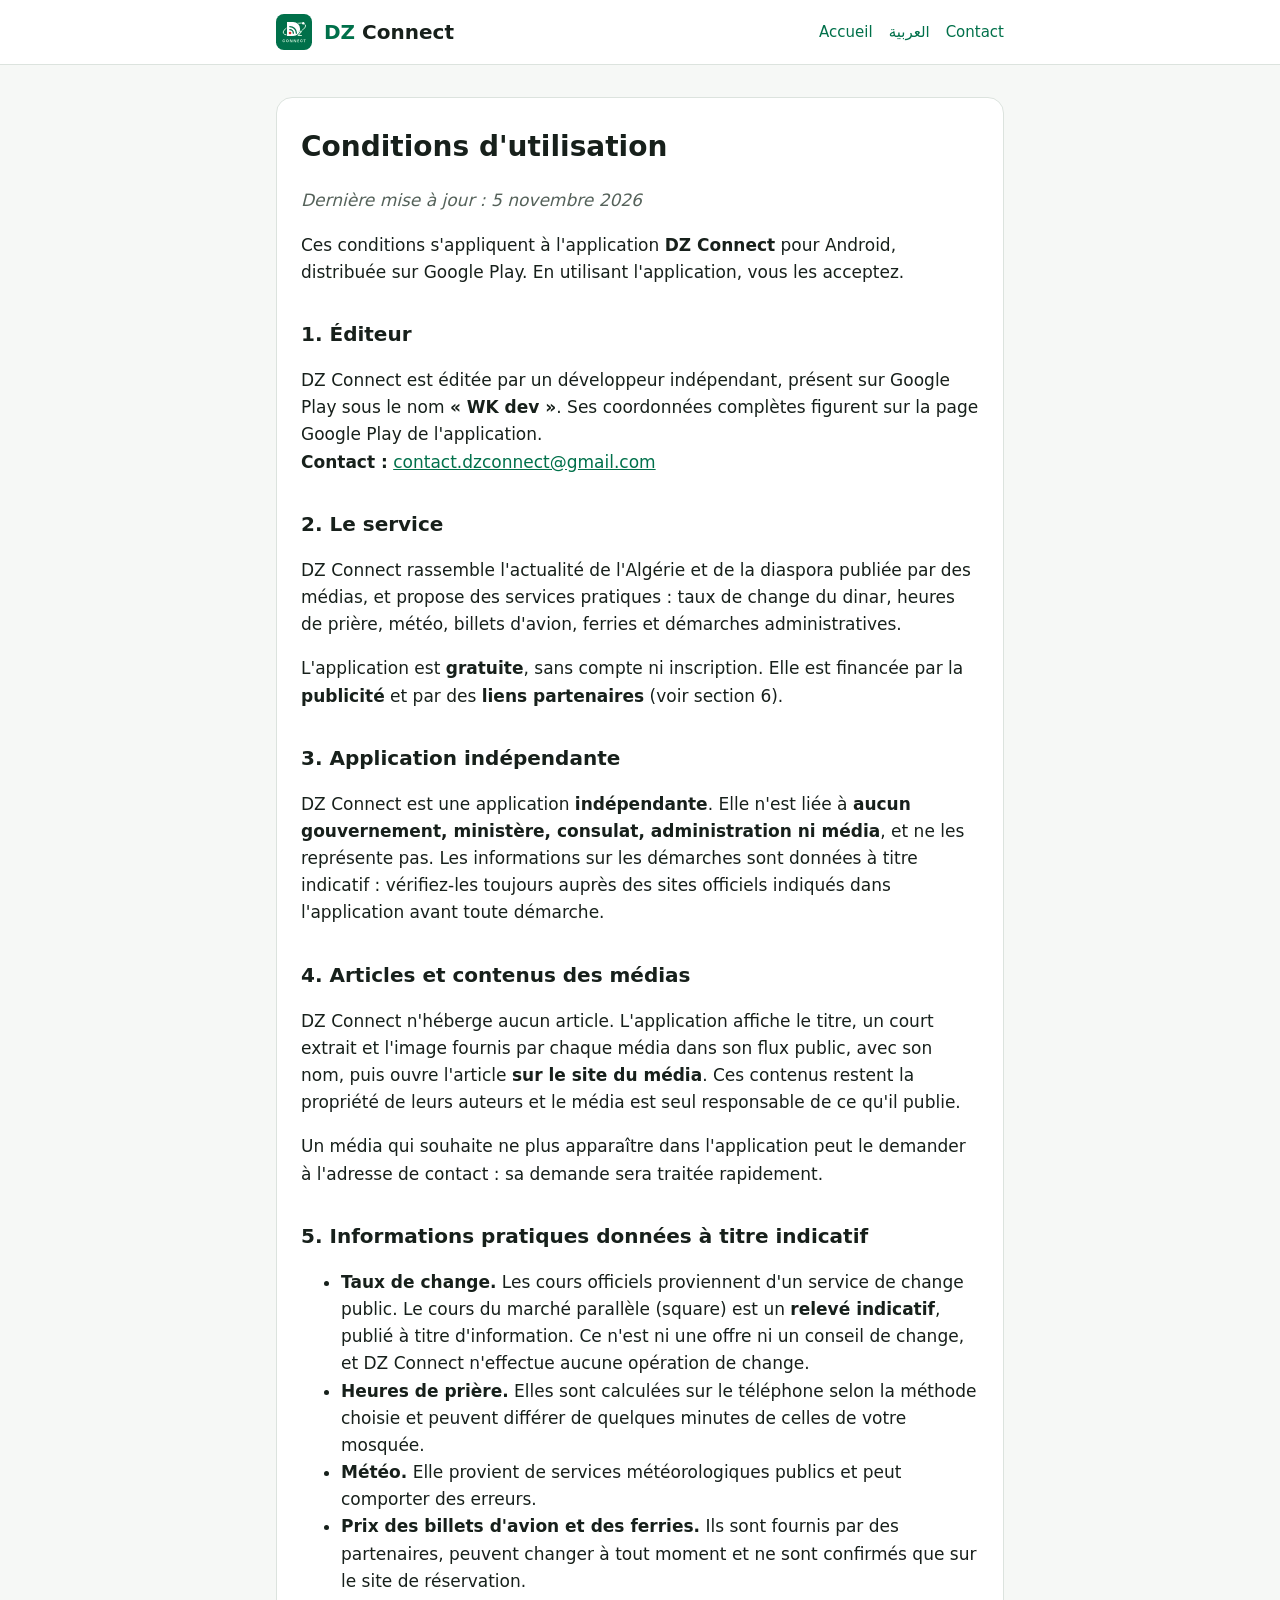
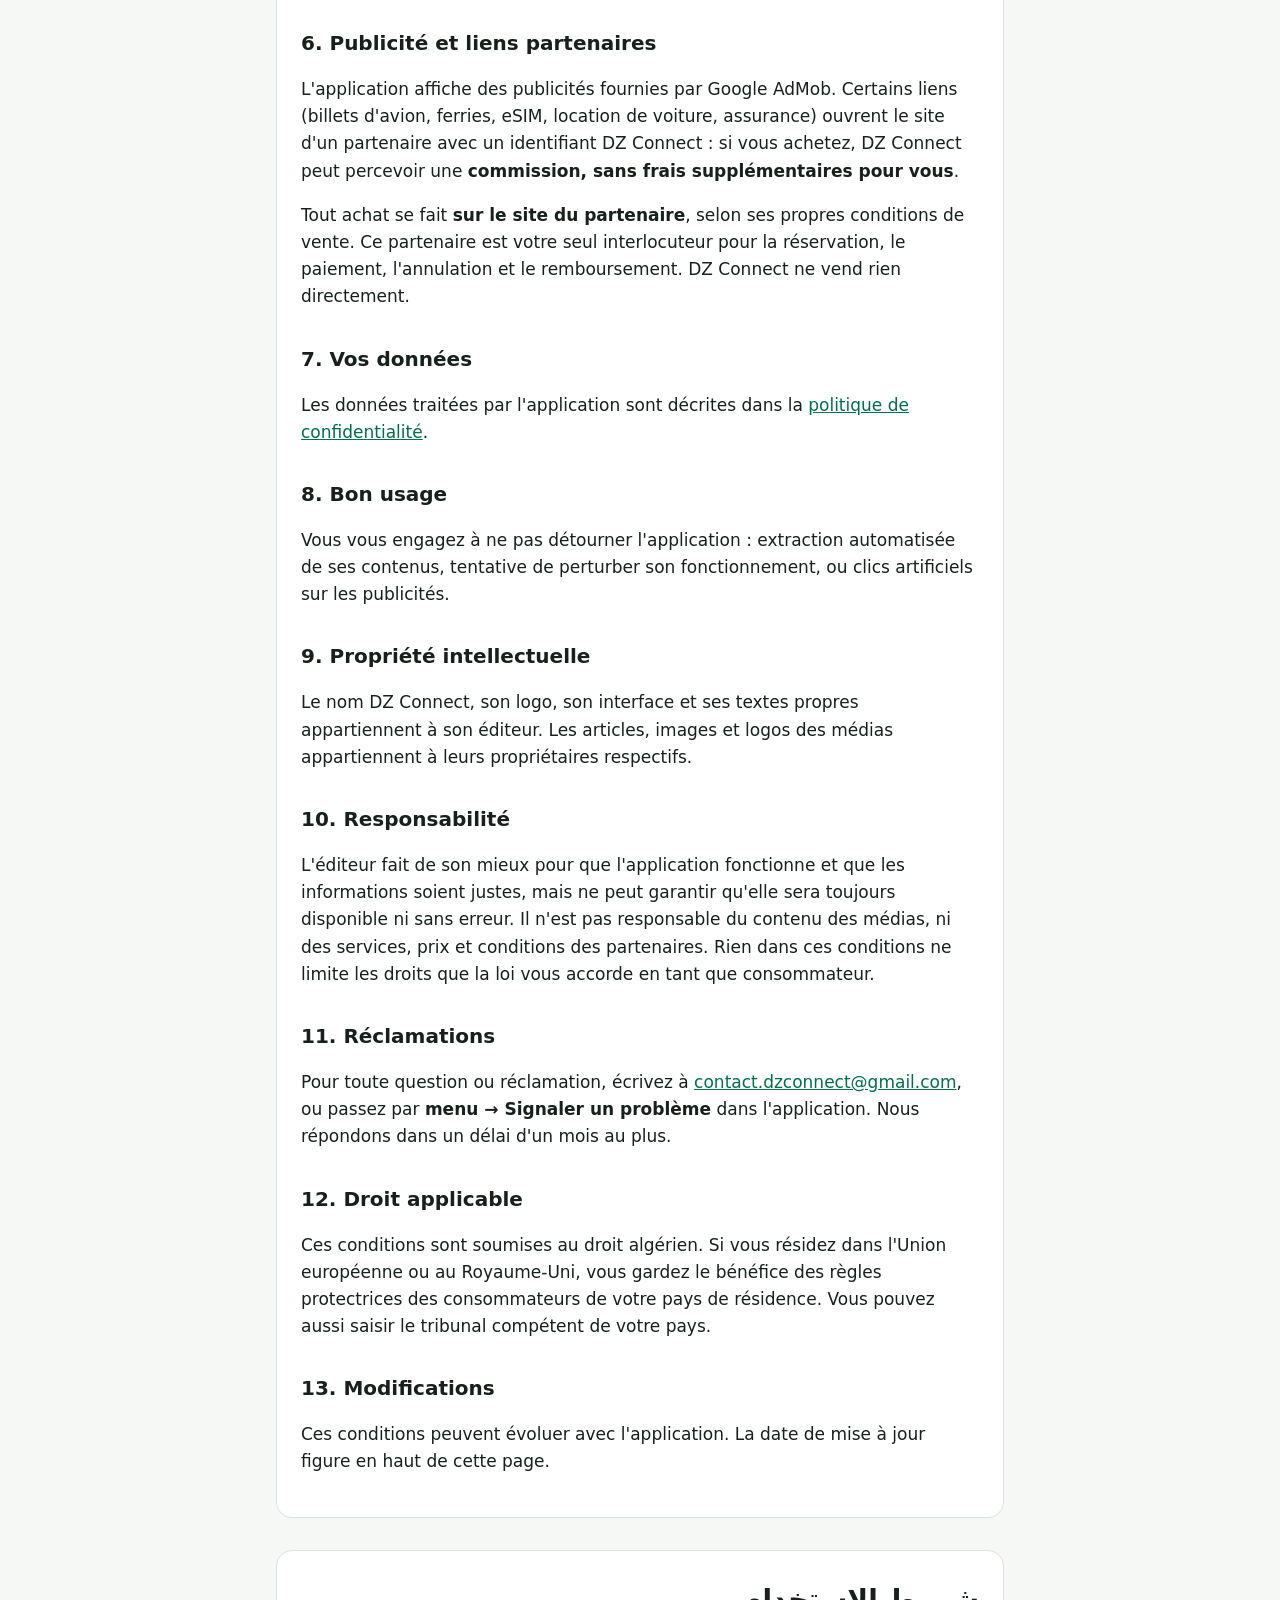
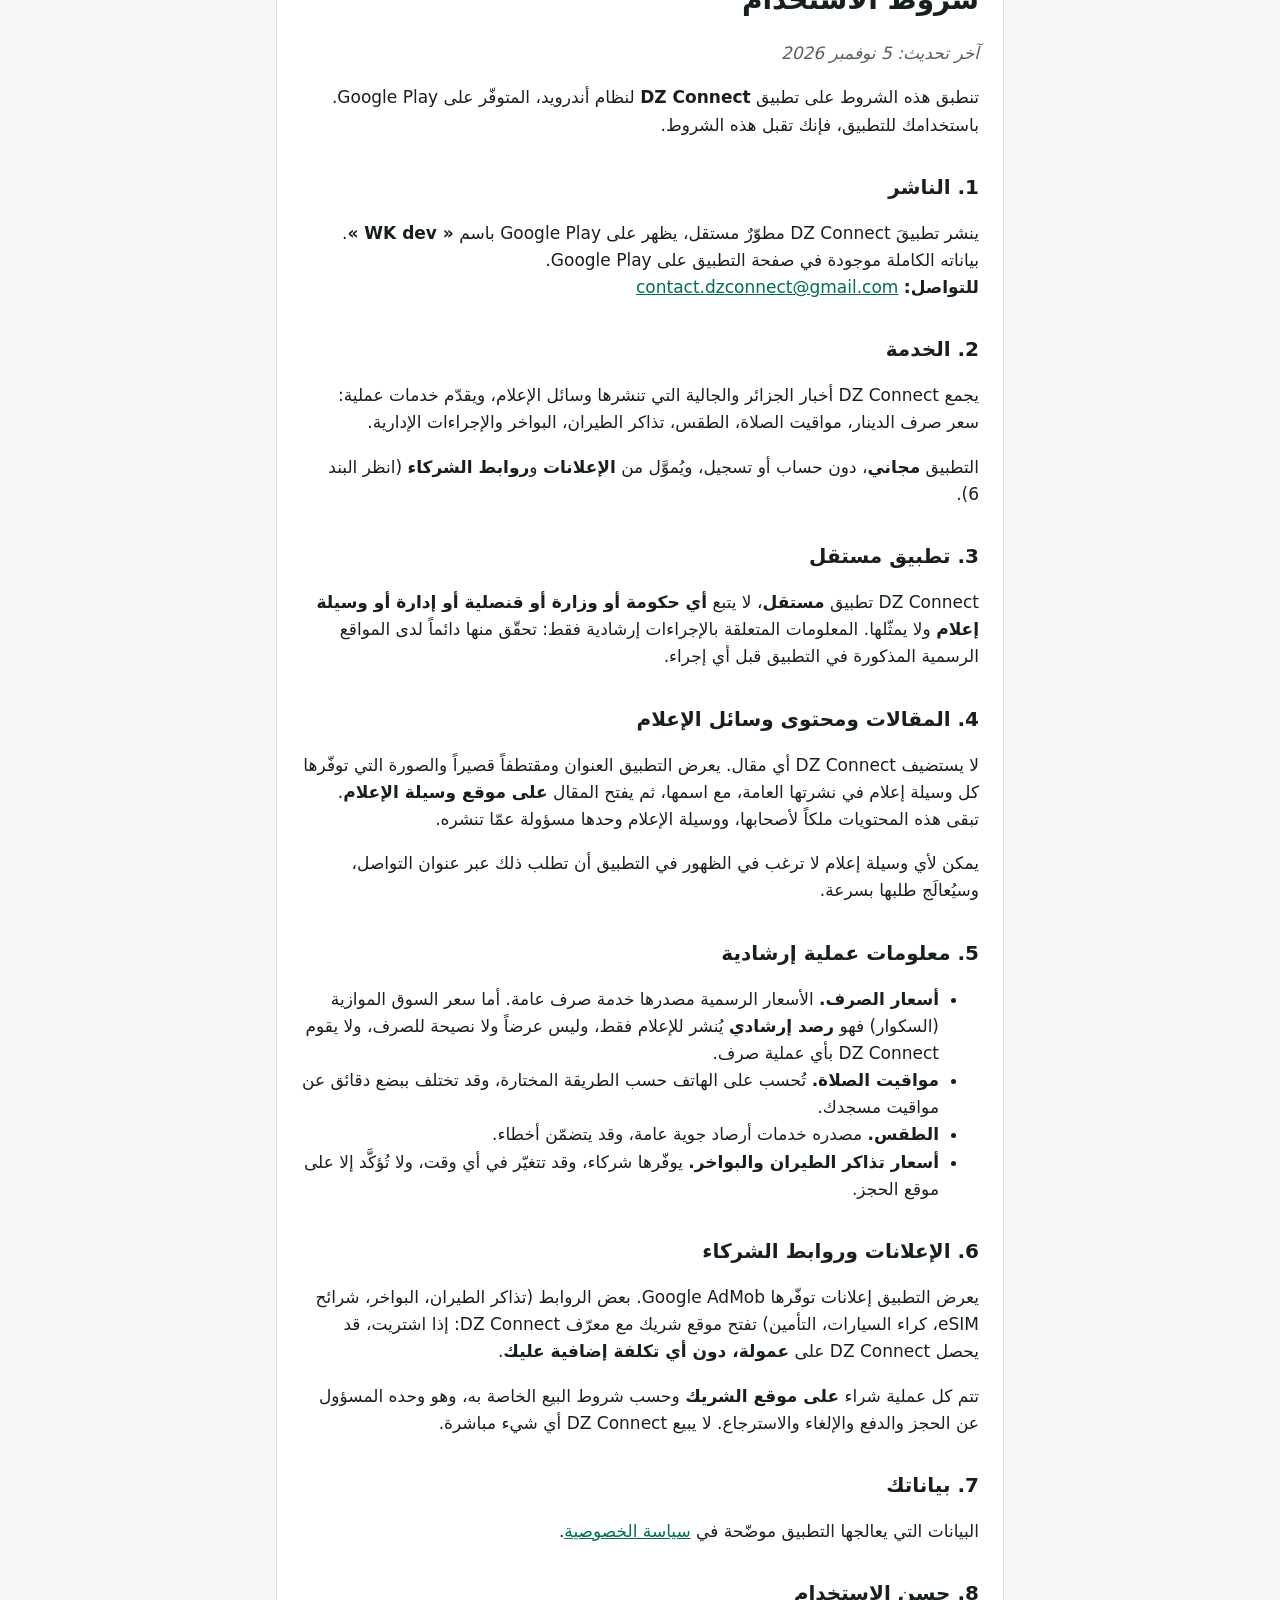
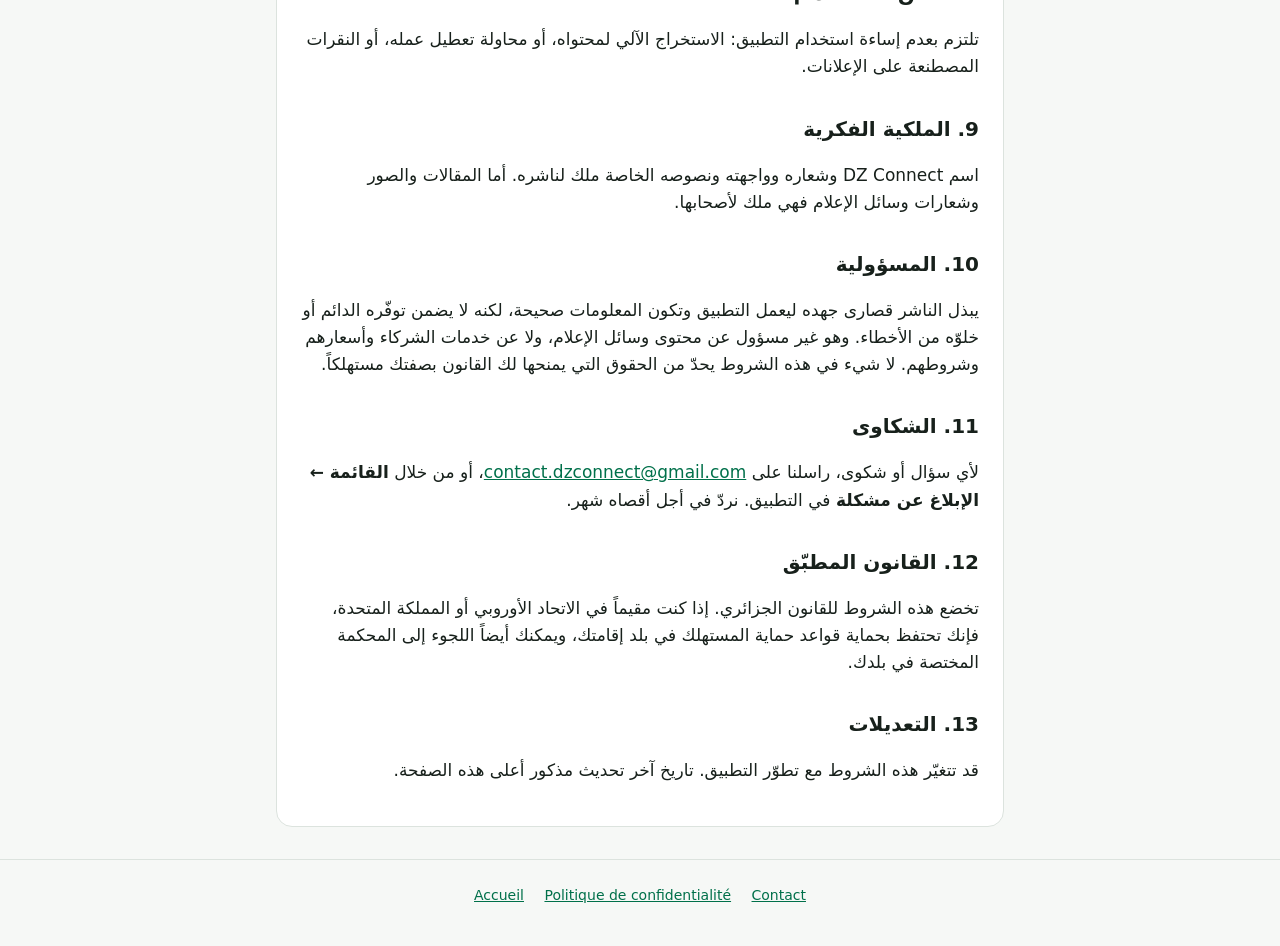
==== conditions.html @ fc37d83b "Add files via upload" ====
<!doctype html>
<html lang="fr">
<head>
  <meta charset="utf-8">
  <meta name="viewport" content="width=device-width, initial-scale=1">
  <title>Conditions d'utilisation DZ Connect</title>
  <meta name="description" content="Conditions d'utilisation de l'application DZ Connect.">
  <link rel="icon" href="icone.svg" type="image/svg+xml">
  <link rel="stylesheet" href="style.css">
</head>
<body>
  <header>
    <div class="wrap">
      <img src="icone.svg" alt="">
      <a class="name" href="./"><span>DZ</span> Connect</a>
      <nav>
        <a href="./">Accueil</a>
        <a href="#ar" lang="ar">العربية</a>
        <a href="./#contact">Contact</a>
      </nav>
    </div>
  </header>

  <main class="wrap">
    <article>
      <h1>Conditions d'utilisation</h1>
      <p class="updated">Dernière mise à jour : 5 novembre 2026</p>

      <p>Ces conditions s'appliquent à l'application <strong>DZ Connect</strong> pour Android, distribuée sur Google Play. En utilisant l'application, vous les acceptez.</p>

      <h2>1. Éditeur</h2>
      <p>DZ Connect est éditée par un développeur indépendant, présent sur Google Play sous le nom <strong>« WK dev »</strong>. Ses coordonnées complètes figurent sur la page Google Play de l'application.<br>
      <strong>Contact :</strong> <a href="mailto:contact.dzconnect@gmail.com">contact.dzconnect@gmail.com</a></p>

      <h2>2. Le service</h2>
      <p>DZ Connect rassemble l'actualité de l'Algérie et de la diaspora publiée par des médias, et propose des services pratiques : taux de change du dinar, heures de prière, météo, billets d'avion, ferries et démarches administratives.</p>
      <p>L'application est <strong>gratuite</strong>, sans compte ni inscription. Elle est financée par la <strong>publicité</strong> et par des <strong>liens partenaires</strong> (voir section 6).</p>

      <h2>3. Application indépendante</h2>
      <p>DZ Connect est une application <strong>indépendante</strong>. Elle n'est liée à <strong>aucun gouvernement, ministère, consulat, administration ni média</strong>, et ne les représente pas. Les informations sur les démarches sont données à titre indicatif : vérifiez-les toujours auprès des sites officiels indiqués dans l'application avant toute démarche.</p>

      <h2>4. Articles et contenus des médias</h2>
      <p>DZ Connect n'héberge aucun article. L'application affiche le titre, un court extrait et l'image fournis par chaque média dans son flux public, avec son nom, puis ouvre l'article <strong>sur le site du média</strong>. Ces contenus restent la propriété de leurs auteurs et le média est seul responsable de ce qu'il publie.</p>
      <p>Un média qui souhaite ne plus apparaître dans l'application peut le demander à l'adresse de contact : sa demande sera traitée rapidement.</p>

      <h2>5. Informations pratiques données à titre indicatif</h2>
      <ul>
        <li><strong>Taux de change.</strong> Les cours officiels proviennent d'un service de change public. Le cours du marché parallèle (square) est un <strong>relevé indicatif</strong>, publié à titre d'information. Ce n'est ni une offre ni un conseil de change, et DZ Connect n'effectue aucune opération de change.</li>
        <li><strong>Heures de prière.</strong> Elles sont calculées sur le téléphone selon la méthode choisie et peuvent différer de quelques minutes de celles de votre mosquée.</li>
        <li><strong>Météo.</strong> Elle provient de services météorologiques publics et peut comporter des erreurs.</li>
        <li><strong>Prix des billets d'avion et des ferries.</strong> Ils sont fournis par des partenaires, peuvent changer à tout moment et ne sont confirmés que sur le site de réservation.</li>
      </ul>

      <h2>6. Publicité et liens partenaires</h2>
      <p>L'application affiche des publicités fournies par Google AdMob. Certains liens (billets d'avion, ferries, eSIM, location de voiture, assurance) ouvrent le site d'un partenaire avec un identifiant DZ Connect : si vous achetez, DZ Connect peut percevoir une <strong>commission, sans frais supplémentaires pour vous</strong>.</p>
      <p>Tout achat se fait <strong>sur le site du partenaire</strong>, selon ses propres conditions de vente. Ce partenaire est votre seul interlocuteur pour la réservation, le paiement, l'annulation et le remboursement. DZ Connect ne vend rien directement.</p>

      <h2>7. Vos données</h2>
      <p>Les données traitées par l'application sont décrites dans la <a href="confidentialite.html">politique de confidentialité</a>.</p>

      <h2>8. Bon usage</h2>
      <p>Vous vous engagez à ne pas détourner l'application : extraction automatisée de ses contenus, tentative de perturber son fonctionnement, ou clics artificiels sur les publicités.</p>

      <h2>9. Propriété intellectuelle</h2>
      <p>Le nom DZ Connect, son logo, son interface et ses textes propres appartiennent à son éditeur. Les articles, images et logos des médias appartiennent à leurs propriétaires respectifs.</p>

      <h2>10. Responsabilité</h2>
      <p>L'éditeur fait de son mieux pour que l'application fonctionne et que les informations soient justes, mais ne peut garantir qu'elle sera toujours disponible ni sans erreur. Il n'est pas responsable du contenu des médias, ni des services, prix et conditions des partenaires. Rien dans ces conditions ne limite les droits que la loi vous accorde en tant que consommateur.</p>

      <h2>11. Réclamations</h2>
      <p>Pour toute question ou réclamation, écrivez à <a href="mailto:contact.dzconnect@gmail.com">contact.dzconnect@gmail.com</a>, ou passez par <strong>menu → Signaler un problème</strong> dans l'application. Nous répondons dans un délai d'un mois au plus.</p>

      <h2>12. Droit applicable</h2>
      <p>Ces conditions sont soumises au droit algérien. Si vous résidez dans l'Union européenne ou au Royaume-Uni, vous gardez le bénéfice des règles protectrices des consommateurs de votre pays de résidence. Vous pouvez aussi saisir le tribunal compétent de votre pays.</p>

      <h2>13. Modifications</h2>
      <p>Ces conditions peuvent évoluer avec l'application. La date de mise à jour figure en haut de cette page.</p>
    </article>

    <article id="ar" lang="ar" dir="rtl">
      <h1>شروط الاستخدام</h1>
      <p class="updated">آخر تحديث: 5 نوفمبر 2026</p>

      <p>تنطبق هذه الشروط على تطبيق <strong>DZ Connect</strong> لنظام أندرويد، المتوفّر على Google Play. باستخدامك للتطبيق، فإنك تقبل هذه الشروط.</p>

      <h2>1. الناشر</h2>
      <p>ينشر تطبيقَ DZ Connect مطوّرٌ مستقل، يظهر على Google Play باسم <strong>« WK dev »</strong>. بياناته الكاملة موجودة في صفحة التطبيق على Google Play.<br>
      <strong>للتواصل:</strong> <a href="mailto:contact.dzconnect@gmail.com">contact.dzconnect@gmail.com</a></p>

      <h2>2. الخدمة</h2>
      <p>يجمع DZ Connect أخبار الجزائر والجالية التي تنشرها وسائل الإعلام، ويقدّم خدمات عملية: سعر صرف الدينار، مواقيت الصلاة، الطقس، تذاكر الطيران، البواخر والإجراءات الإدارية.</p>
      <p>التطبيق <strong>مجاني</strong>، دون حساب أو تسجيل، ويُموَّل من <strong>الإعلانات</strong> و<strong>روابط الشركاء</strong> (انظر البند 6).</p>

      <h2>3. تطبيق مستقل</h2>
      <p>DZ Connect تطبيق <strong>مستقل</strong>، لا يتبع <strong>أي حكومة أو وزارة أو قنصلية أو إدارة أو وسيلة إعلام</strong> ولا يمثّلها. المعلومات المتعلقة بالإجراءات إرشادية فقط: تحقّق منها دائماً لدى المواقع الرسمية المذكورة في التطبيق قبل أي إجراء.</p>

      <h2>4. المقالات ومحتوى وسائل الإعلام</h2>
      <p>لا يستضيف DZ Connect أي مقال. يعرض التطبيق العنوان ومقتطفاً قصيراً والصورة التي توفّرها كل وسيلة إعلام في نشرتها العامة، مع اسمها، ثم يفتح المقال <strong>على موقع وسيلة الإعلام</strong>. تبقى هذه المحتويات ملكاً لأصحابها، ووسيلة الإعلام وحدها مسؤولة عمّا تنشره.</p>
      <p>يمكن لأي وسيلة إعلام لا ترغب في الظهور في التطبيق أن تطلب ذلك عبر عنوان التواصل، وسيُعالَج طلبها بسرعة.</p>

      <h2>5. معلومات عملية إرشادية</h2>
      <ul>
        <li><strong>أسعار الصرف.</strong> الأسعار الرسمية مصدرها خدمة صرف عامة. أما سعر السوق الموازية (السكوار) فهو <strong>رصد إرشادي</strong> يُنشر للإعلام فقط، وليس عرضاً ولا نصيحة للصرف، ولا يقوم DZ Connect بأي عملية صرف.</li>
        <li><strong>مواقيت الصلاة.</strong> تُحسب على الهاتف حسب الطريقة المختارة، وقد تختلف ببضع دقائق عن مواقيت مسجدك.</li>
        <li><strong>الطقس.</strong> مصدره خدمات أرصاد جوية عامة، وقد يتضمّن أخطاء.</li>
        <li><strong>أسعار تذاكر الطيران والبواخر.</strong> يوفّرها شركاء، وقد تتغيّر في أي وقت، ولا تُؤكَّد إلا على موقع الحجز.</li>
      </ul>

      <h2>6. الإعلانات وروابط الشركاء</h2>
      <p>يعرض التطبيق إعلانات توفّرها Google AdMob. بعض الروابط (تذاكر الطيران، البواخر، شرائح eSIM، كراء السيارات، التأمين) تفتح موقع شريك مع معرّف DZ Connect: إذا اشتريت، قد يحصل DZ Connect على <strong>عمولة، دون أي تكلفة إضافية عليك</strong>.</p>
      <p>تتم كل عملية شراء <strong>على موقع الشريك</strong> وحسب شروط البيع الخاصة به، وهو وحده المسؤول عن الحجز والدفع والإلغاء والاسترجاع. لا يبيع DZ Connect أي شيء مباشرة.</p>

      <h2>7. بياناتك</h2>
      <p>البيانات التي يعالجها التطبيق موضّحة في <a href="confidentialite.html">سياسة الخصوصية</a>.</p>

      <h2>8. حسن الاستخدام</h2>
      <p>تلتزم بعدم إساءة استخدام التطبيق: الاستخراج الآلي لمحتواه، أو محاولة تعطيل عمله، أو النقرات المصطنعة على الإعلانات.</p>

      <h2>9. الملكية الفكرية</h2>
      <p>اسم DZ Connect وشعاره وواجهته ونصوصه الخاصة ملك لناشره. أما المقالات والصور وشعارات وسائل الإعلام فهي ملك لأصحابها.</p>

      <h2>10. المسؤولية</h2>
      <p>يبذل الناشر قصارى جهده ليعمل التطبيق وتكون المعلومات صحيحة، لكنه لا يضمن توفّره الدائم أو خلوّه من الأخطاء. وهو غير مسؤول عن محتوى وسائل الإعلام، ولا عن خدمات الشركاء وأسعارهم وشروطهم. لا شيء في هذه الشروط يحدّ من الحقوق التي يمنحها لك القانون بصفتك مستهلكاً.</p>

      <h2>11. الشكاوى</h2>
      <p>لأي سؤال أو شكوى، راسلنا على <a href="mailto:contact.dzconnect@gmail.com">contact.dzconnect@gmail.com</a>، أو من خلال <strong>القائمة ← الإبلاغ عن مشكلة</strong> في التطبيق. نردّ في أجل أقصاه شهر.</p>

      <h2>12. القانون المطبّق</h2>
      <p>تخضع هذه الشروط للقانون الجزائري. إذا كنت مقيماً في الاتحاد الأوروبي أو المملكة المتحدة، فإنك تحتفظ بحماية قواعد حماية المستهلك في بلد إقامتك، ويمكنك أيضاً اللجوء إلى المحكمة المختصة في بلدك.</p>

      <h2>13. التعديلات</h2>
      <p>قد تتغيّر هذه الشروط مع تطوّر التطبيق. تاريخ آخر تحديث مذكور أعلى هذه الصفحة.</p>
    </article>
  </main>

  <footer>
    <div class="wrap">
      <a href="./">Accueil</a>
      <a href="confidentialite.html">Politique de confidentialité</a>
      <a href="./#contact">Contact</a>
    </div>
  </footer>
</body>
</html>
---- style.css ----
/* Couleurs de l'application (DzTheme.kt) : vert algérien, fond clair, mode sombre automatique. */
:root {
  --green: #00704A;
  --mint: #CDEFD9;
  --bg: #F6F8F6;
  --surface: #FFFFFF;
  --text: #17201B;
  --muted: #55625A;
  --border: #DCE3DE;
  --todo: #FFF3C4;
}
@media (prefers-color-scheme: dark) {
  :root {
    --green: #6FD6A4;
    --mint: #1E3A2C;
    --bg: #0F1512;
    --surface: #171D1A;
    --text: #E3EAE5;
    --muted: #A5B2AA;
    --border: #2C3631;
    --todo: #4A4220;
  }
}

* { box-sizing: border-box; }
body {
  margin: 0;
  background: var(--bg);
  color: var(--text);
  font: 17px/1.6 system-ui, -apple-system, "Segoe UI", Roboto, sans-serif;
}
a { color: var(--green); }
.wrap { max-width: 760px; margin: 0 auto; padding: 0 16px; }

header { border-bottom: 1px solid var(--border); background: var(--surface); }
header .wrap { display: flex; align-items: center; gap: 12px; height: 64px; }
header img { width: 36px; height: 36px; }
header .name { font-weight: 800; font-size: 20px; color: var(--text); text-decoration: none; }
header .name span { color: var(--green); }
header nav { margin-left: auto; display: flex; gap: 16px; font-size: 15px; }
header nav a { text-decoration: none; }

.hero { text-align: center; padding: 56px 0 40px; }
.hero img { width: 112px; height: 112px; }
.hero h1 { font-size: 34px; line-height: 1.2; margin: 20px 0 8px; }
.hero p { color: var(--muted); font-size: 19px; margin: 0 auto; max-width: 560px; }
.button {
  display: inline-block; margin-top: 28px; padding: 12px 28px; border-radius: 999px;
  background: var(--green); color: #fff; font-weight: 700; text-decoration: none;
}
@media (prefers-color-scheme: dark) { .button { color: #00391F; } }
.soon { display: block; margin-top: 8px; color: var(--muted); font-size: 14px; }

.cards { display: grid; grid-template-columns: repeat(auto-fit, minmax(200px, 1fr)); gap: 12px; margin: 8px 0 48px; }
.card { background: var(--surface); border: 1px solid var(--border); border-radius: 16px; padding: 18px; }
.card h2 { font-size: 17px; margin: 0 0 4px; }
.card p { margin: 0; color: var(--muted); font-size: 15px; }

article { background: var(--surface); border: 1px solid var(--border); border-radius: 16px; padding: 8px 24px 24px; margin: 32px 0; }
article h1 { font-size: 28px; line-height: 1.25; }
article h2 { font-size: 20px; margin-top: 32px; }
.updated { color: var(--muted); font-style: italic; }
table { width: 100%; border-collapse: collapse; font-size: 15px; display: block; overflow-x: auto; }
th, td { border: 1px solid var(--border); padding: 8px 10px; text-align: left; vertical-align: top; }
th { background: var(--mint); }
hr { border: 0; border-top: 1px solid var(--border); margin: 24px 0; }
.todo { background: var(--todo); padding: 0 4px; border-radius: 4px; }

footer { border-top: 1px solid var(--border); padding: 24px 0 40px; color: var(--muted); font-size: 14px; text-align: center; }
footer a { margin: 0 8px; }

@media (max-width: 480px) {
  header nav { gap: 12px; font-size: 14px; }
  .hero h1 { font-size: 28px; }
  article { padding: 4px 16px 16px; }
}
.store { display: inline-block; margin-top: 8px; }
.store img { display: block; max-width: 100%; height: auto; }
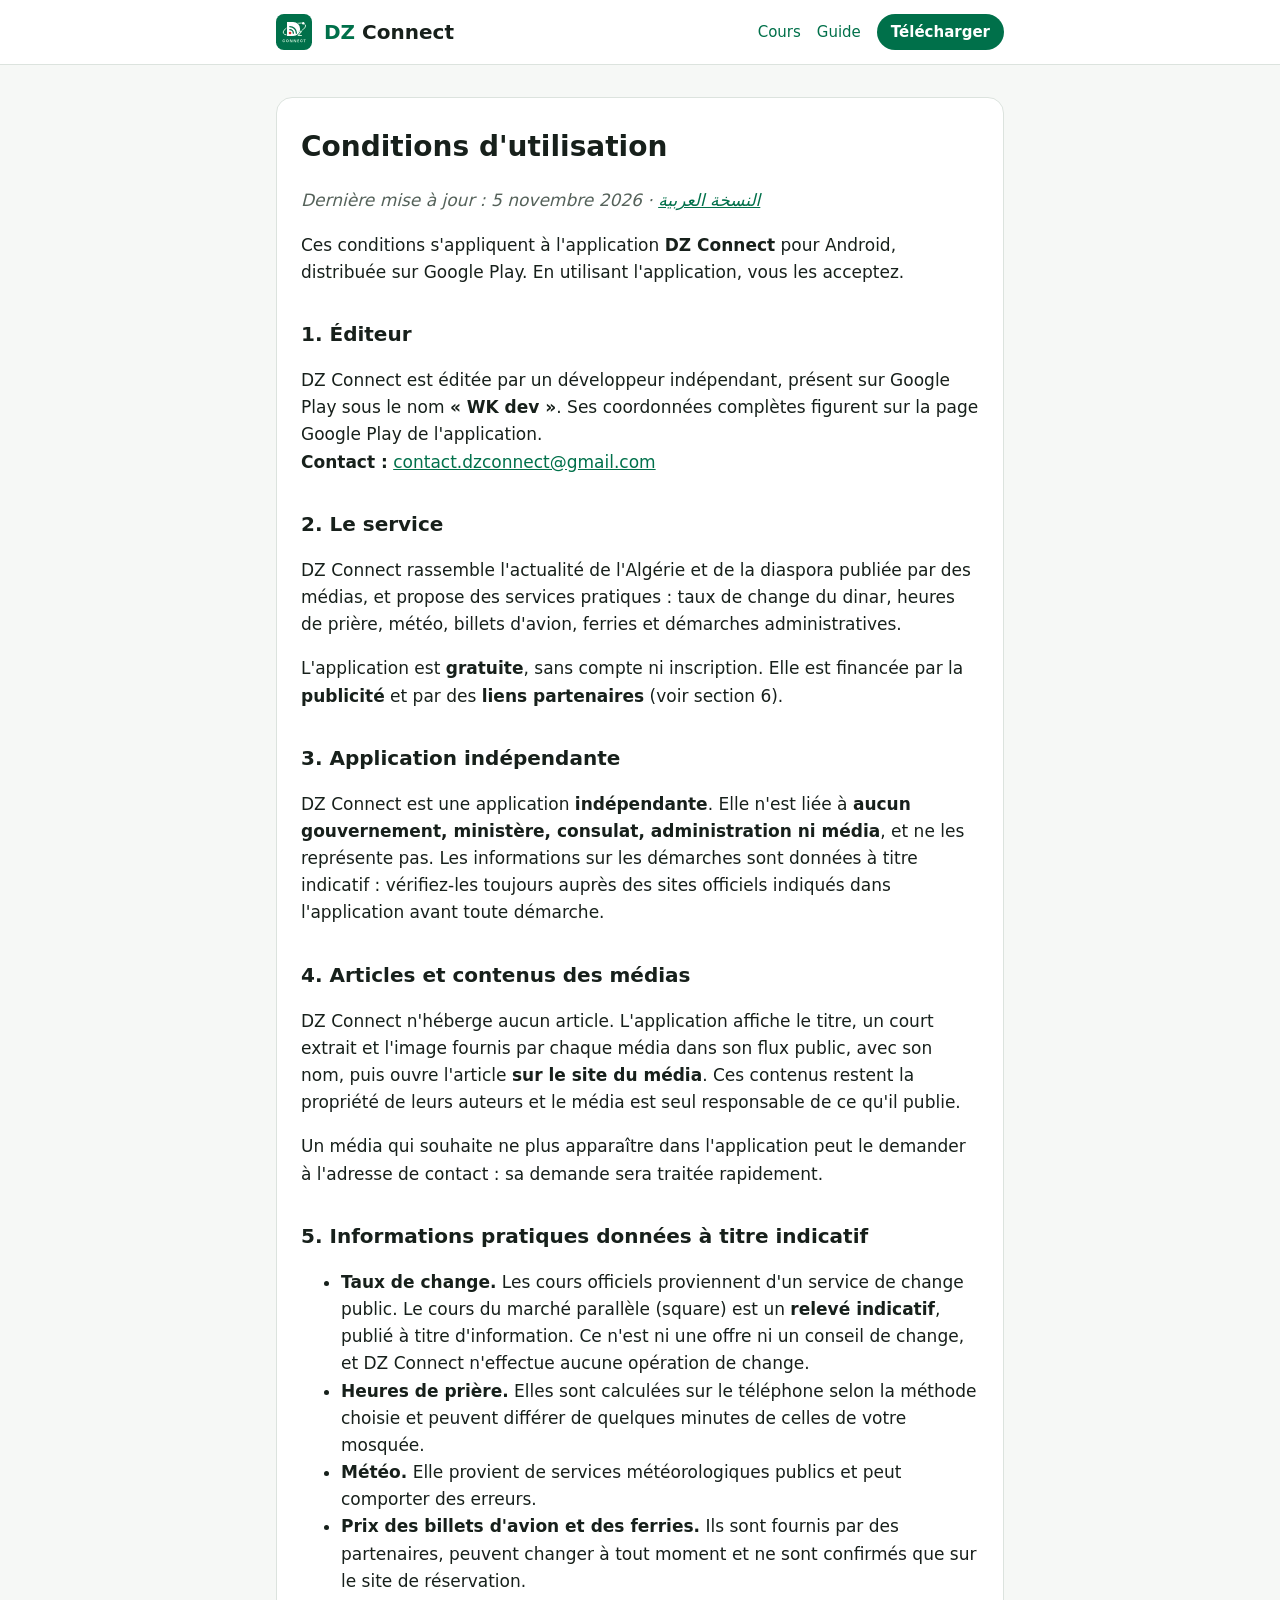
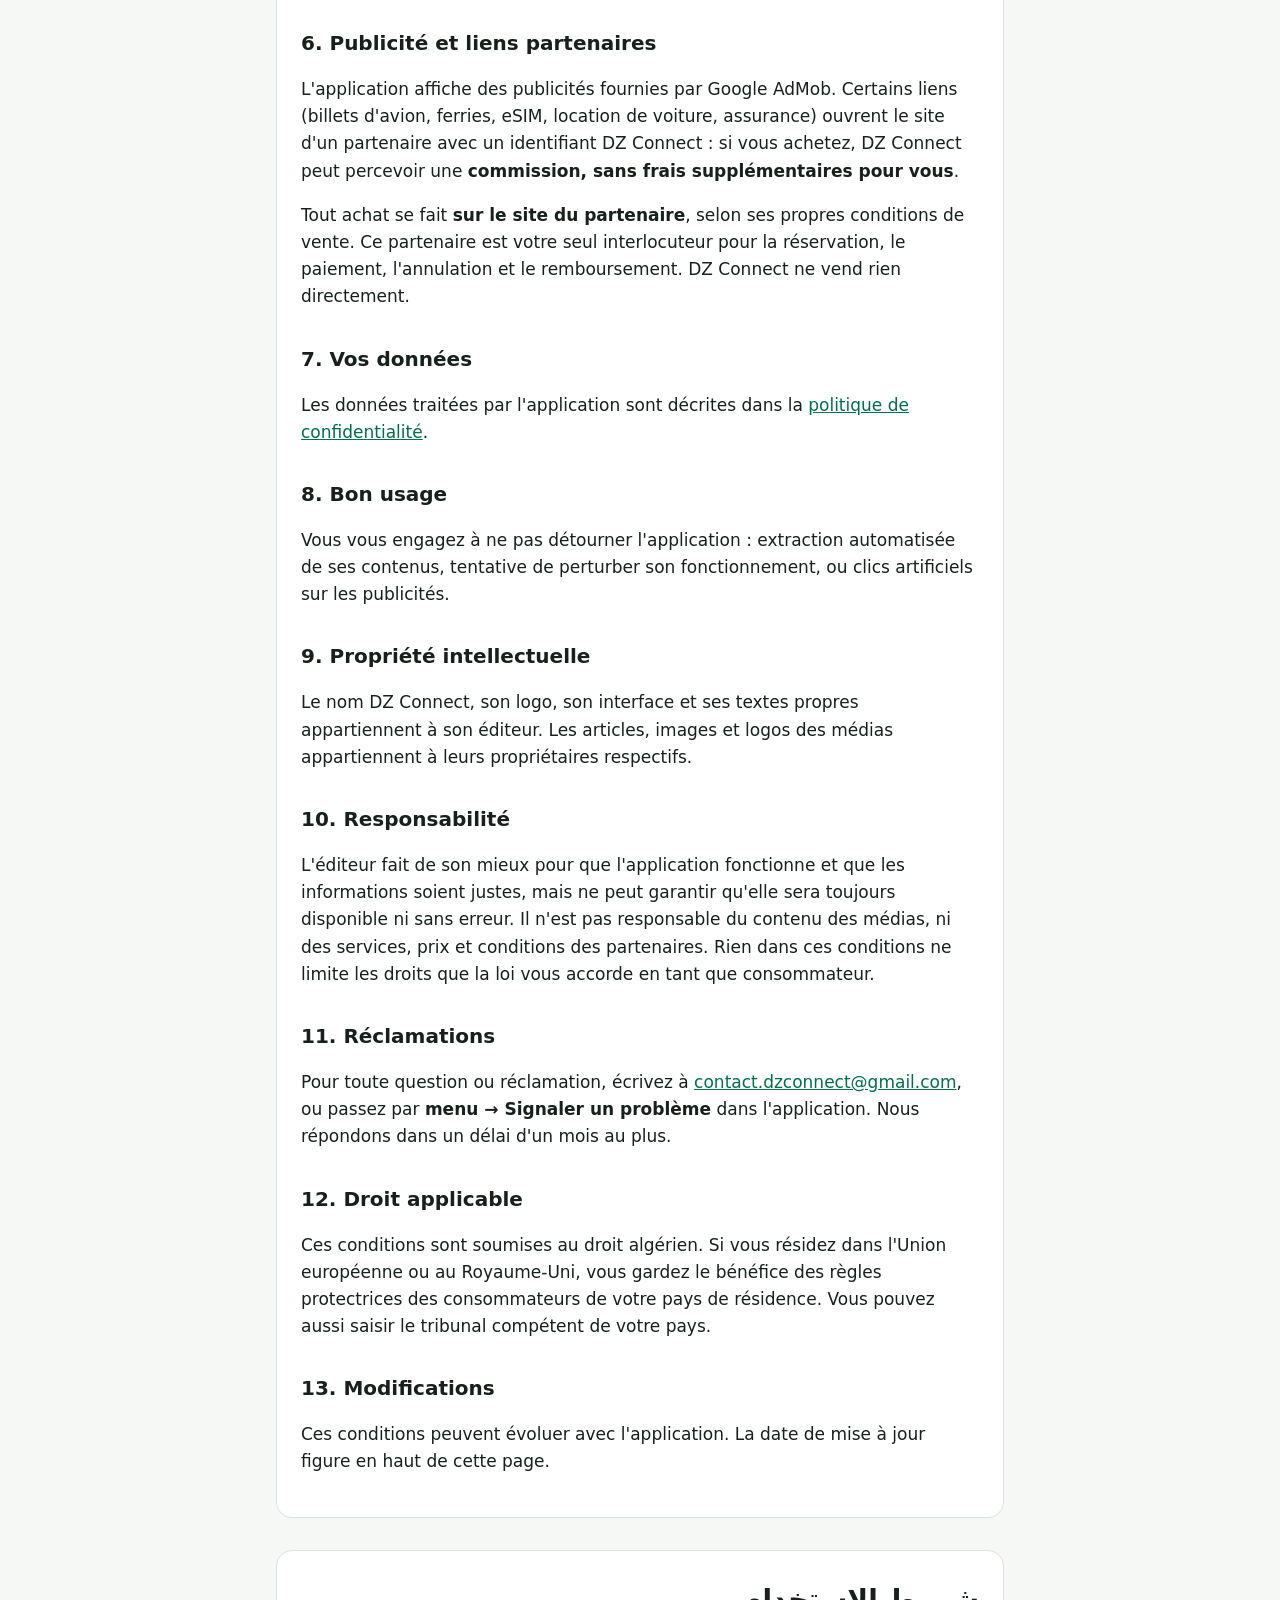
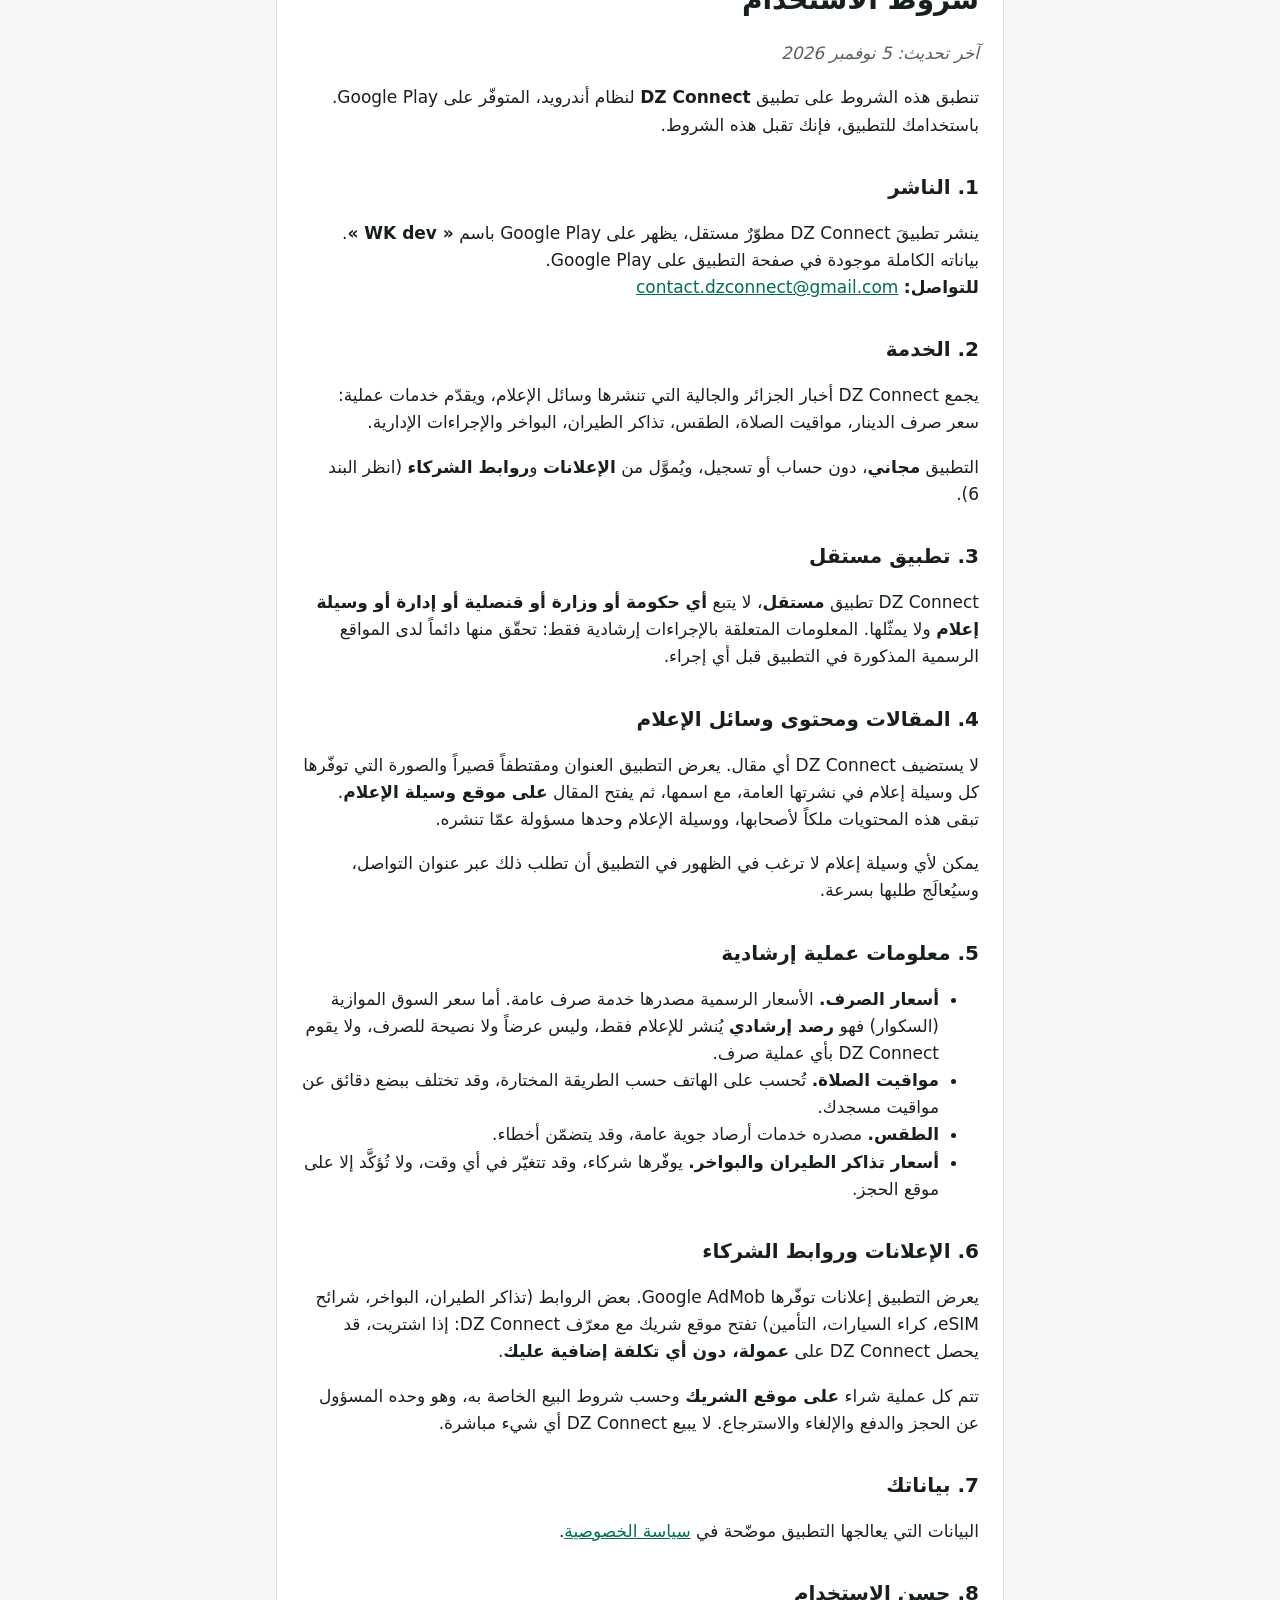
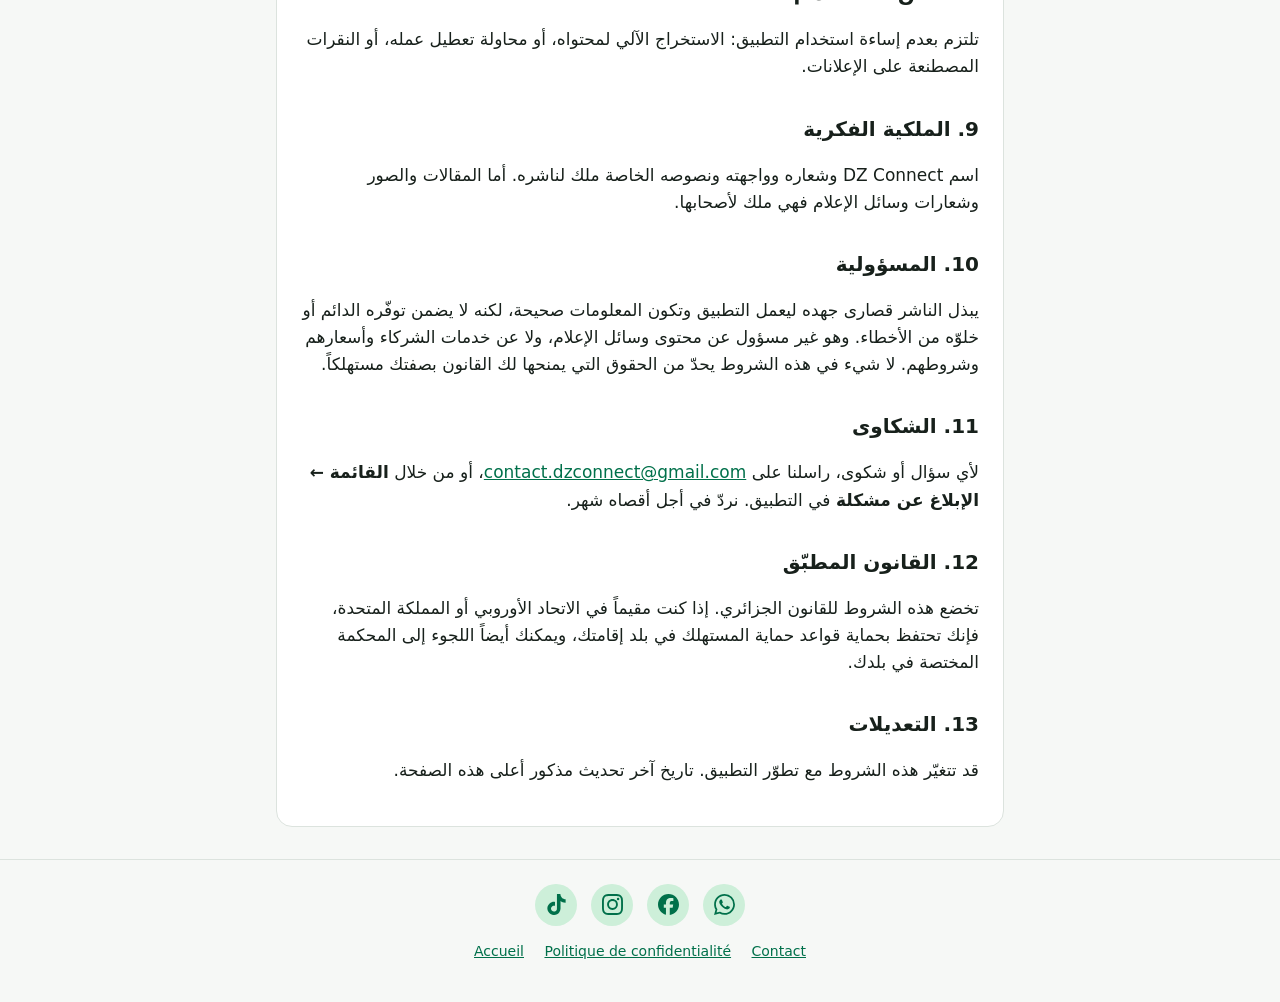
==== commit 500af3dd: "Add files via upload" ====
--- a/conditions.html
+++ b/conditions.html
@@ -1,144 +1,150 @@
-<!doctype html>
-<html lang="fr">
-<head>
-  <meta charset="utf-8">
-  <meta name="viewport" content="width=device-width, initial-scale=1">
-  <title>Conditions d'utilisation DZ Connect</title>
-  <meta name="description" content="Conditions d'utilisation de l'application DZ Connect.">
-  <link rel="icon" href="icone.svg" type="image/svg+xml">
-  <link rel="stylesheet" href="style.css">
-</head>
-<body>
-  <header>
-    <div class="wrap">
-      <img src="icone.svg" alt="">
-      <a class="name" href="./"><span>DZ</span> Connect</a>
-      <nav>
-        <a href="./">Accueil</a>
-        <a href="#ar" lang="ar">العربية</a>
-        <a href="./#contact">Contact</a>
-      </nav>
-    </div>
-  </header>
-
-  <main class="wrap">
-    <article>
-      <h1>Conditions d'utilisation</h1>
-      <p class="updated">Dernière mise à jour : 5 novembre 2026</p>
-
-      <p>Ces conditions s'appliquent à l'application <strong>DZ Connect</strong> pour Android, distribuée sur Google Play. En utilisant l'application, vous les acceptez.</p>
-
-      <h2>1. Éditeur</h2>
-      <p>DZ Connect est éditée par un développeur indépendant, présent sur Google Play sous le nom <strong>« WK dev »</strong>. Ses coordonnées complètes figurent sur la page Google Play de l'application.<br>
-      <strong>Contact :</strong> <a href="mailto:contact.dzconnect@gmail.com">contact.dzconnect@gmail.com</a></p>
-
-      <h2>2. Le service</h2>
-      <p>DZ Connect rassemble l'actualité de l'Algérie et de la diaspora publiée par des médias, et propose des services pratiques : taux de change du dinar, heures de prière, météo, billets d'avion, ferries et démarches administratives.</p>
-      <p>L'application est <strong>gratuite</strong>, sans compte ni inscription. Elle est financée par la <strong>publicité</strong> et par des <strong>liens partenaires</strong> (voir section 6).</p>
-
-      <h2>3. Application indépendante</h2>
-      <p>DZ Connect est une application <strong>indépendante</strong>. Elle n'est liée à <strong>aucun gouvernement, ministère, consulat, administration ni média</strong>, et ne les représente pas. Les informations sur les démarches sont données à titre indicatif : vérifiez-les toujours auprès des sites officiels indiqués dans l'application avant toute démarche.</p>
-
-      <h2>4. Articles et contenus des médias</h2>
-      <p>DZ Connect n'héberge aucun article. L'application affiche le titre, un court extrait et l'image fournis par chaque média dans son flux public, avec son nom, puis ouvre l'article <strong>sur le site du média</strong>. Ces contenus restent la propriété de leurs auteurs et le média est seul responsable de ce qu'il publie.</p>
-      <p>Un média qui souhaite ne plus apparaître dans l'application peut le demander à l'adresse de contact : sa demande sera traitée rapidement.</p>
-
-      <h2>5. Informations pratiques données à titre indicatif</h2>
-      <ul>
-        <li><strong>Taux de change.</strong> Les cours officiels proviennent d'un service de change public. Le cours du marché parallèle (square) est un <strong>relevé indicatif</strong>, publié à titre d'information. Ce n'est ni une offre ni un conseil de change, et DZ Connect n'effectue aucune opération de change.</li>
-        <li><strong>Heures de prière.</strong> Elles sont calculées sur le téléphone selon la méthode choisie et peuvent différer de quelques minutes de celles de votre mosquée.</li>
-        <li><strong>Météo.</strong> Elle provient de services météorologiques publics et peut comporter des erreurs.</li>
-        <li><strong>Prix des billets d'avion et des ferries.</strong> Ils sont fournis par des partenaires, peuvent changer à tout moment et ne sont confirmés que sur le site de réservation.</li>
-      </ul>
-
-      <h2>6. Publicité et liens partenaires</h2>
-      <p>L'application affiche des publicités fournies par Google AdMob. Certains liens (billets d'avion, ferries, eSIM, location de voiture, assurance) ouvrent le site d'un partenaire avec un identifiant DZ Connect : si vous achetez, DZ Connect peut percevoir une <strong>commission, sans frais supplémentaires pour vous</strong>.</p>
-      <p>Tout achat se fait <strong>sur le site du partenaire</strong>, selon ses propres conditions de vente. Ce partenaire est votre seul interlocuteur pour la réservation, le paiement, l'annulation et le remboursement. DZ Connect ne vend rien directement.</p>
-
-      <h2>7. Vos données</h2>
-      <p>Les données traitées par l'application sont décrites dans la <a href="confidentialite.html">politique de confidentialité</a>.</p>
-
-      <h2>8. Bon usage</h2>
-      <p>Vous vous engagez à ne pas détourner l'application : extraction automatisée de ses contenus, tentative de perturber son fonctionnement, ou clics artificiels sur les publicités.</p>
-
-      <h2>9. Propriété intellectuelle</h2>
-      <p>Le nom DZ Connect, son logo, son interface et ses textes propres appartiennent à son éditeur. Les articles, images et logos des médias appartiennent à leurs propriétaires respectifs.</p>
-
-      <h2>10. Responsabilité</h2>
-      <p>L'éditeur fait de son mieux pour que l'application fonctionne et que les informations soient justes, mais ne peut garantir qu'elle sera toujours disponible ni sans erreur. Il n'est pas responsable du contenu des médias, ni des services, prix et conditions des partenaires. Rien dans ces conditions ne limite les droits que la loi vous accorde en tant que consommateur.</p>
-
-      <h2>11. Réclamations</h2>
-      <p>Pour toute question ou réclamation, écrivez à <a href="mailto:contact.dzconnect@gmail.com">contact.dzconnect@gmail.com</a>, ou passez par <strong>menu → Signaler un problème</strong> dans l'application. Nous répondons dans un délai d'un mois au plus.</p>
-
-      <h2>12. Droit applicable</h2>
-      <p>Ces conditions sont soumises au droit algérien. Si vous résidez dans l'Union européenne ou au Royaume-Uni, vous gardez le bénéfice des règles protectrices des consommateurs de votre pays de résidence. Vous pouvez aussi saisir le tribunal compétent de votre pays.</p>
-
-      <h2>13. Modifications</h2>
-      <p>Ces conditions peuvent évoluer avec l'application. La date de mise à jour figure en haut de cette page.</p>
-    </article>
-
-    <article id="ar" lang="ar" dir="rtl">
-      <h1>شروط الاستخدام</h1>
-      <p class="updated">آخر تحديث: 5 نوفمبر 2026</p>
-
-      <p>تنطبق هذه الشروط على تطبيق <strong>DZ Connect</strong> لنظام أندرويد، المتوفّر على Google Play. باستخدامك للتطبيق، فإنك تقبل هذه الشروط.</p>
-
-      <h2>1. الناشر</h2>
-      <p>ينشر تطبيقَ DZ Connect مطوّرٌ مستقل، يظهر على Google Play باسم <strong>« WK dev »</strong>. بياناته الكاملة موجودة في صفحة التطبيق على Google Play.<br>
-      <strong>للتواصل:</strong> <a href="mailto:contact.dzconnect@gmail.com">contact.dzconnect@gmail.com</a></p>
-
-      <h2>2. الخدمة</h2>
-      <p>يجمع DZ Connect أخبار الجزائر والجالية التي تنشرها وسائل الإعلام، ويقدّم خدمات عملية: سعر صرف الدينار، مواقيت الصلاة، الطقس، تذاكر الطيران، البواخر والإجراءات الإدارية.</p>
-      <p>التطبيق <strong>مجاني</strong>، دون حساب أو تسجيل، ويُموَّل من <strong>الإعلانات</strong> و<strong>روابط الشركاء</strong> (انظر البند 6).</p>
-
-      <h2>3. تطبيق مستقل</h2>
-      <p>DZ Connect تطبيق <strong>مستقل</strong>، لا يتبع <strong>أي حكومة أو وزارة أو قنصلية أو إدارة أو وسيلة إعلام</strong> ولا يمثّلها. المعلومات المتعلقة بالإجراءات إرشادية فقط: تحقّق منها دائماً لدى المواقع الرسمية المذكورة في التطبيق قبل أي إجراء.</p>
-
-      <h2>4. المقالات ومحتوى وسائل الإعلام</h2>
-      <p>لا يستضيف DZ Connect أي مقال. يعرض التطبيق العنوان ومقتطفاً قصيراً والصورة التي توفّرها كل وسيلة إعلام في نشرتها العامة، مع اسمها، ثم يفتح المقال <strong>على موقع وسيلة الإعلام</strong>. تبقى هذه المحتويات ملكاً لأصحابها، ووسيلة الإعلام وحدها مسؤولة عمّا تنشره.</p>
-      <p>يمكن لأي وسيلة إعلام لا ترغب في الظهور في التطبيق أن تطلب ذلك عبر عنوان التواصل، وسيُعالَج طلبها بسرعة.</p>
-
-      <h2>5. معلومات عملية إرشادية</h2>
-      <ul>
-        <li><strong>أسعار الصرف.</strong> الأسعار الرسمية مصدرها خدمة صرف عامة. أما سعر السوق الموازية (السكوار) فهو <strong>رصد إرشادي</strong> يُنشر للإعلام فقط، وليس عرضاً ولا نصيحة للصرف، ولا يقوم DZ Connect بأي عملية صرف.</li>
-        <li><strong>مواقيت الصلاة.</strong> تُحسب على الهاتف حسب الطريقة المختارة، وقد تختلف ببضع دقائق عن مواقيت مسجدك.</li>
-        <li><strong>الطقس.</strong> مصدره خدمات أرصاد جوية عامة، وقد يتضمّن أخطاء.</li>
-        <li><strong>أسعار تذاكر الطيران والبواخر.</strong> يوفّرها شركاء، وقد تتغيّر في أي وقت، ولا تُؤكَّد إلا على موقع الحجز.</li>
-      </ul>
-
-      <h2>6. الإعلانات وروابط الشركاء</h2>
-      <p>يعرض التطبيق إعلانات توفّرها Google AdMob. بعض الروابط (تذاكر الطيران، البواخر، شرائح eSIM، كراء السيارات، التأمين) تفتح موقع شريك مع معرّف DZ Connect: إذا اشتريت، قد يحصل DZ Connect على <strong>عمولة، دون أي تكلفة إضافية عليك</strong>.</p>
-      <p>تتم كل عملية شراء <strong>على موقع الشريك</strong> وحسب شروط البيع الخاصة به، وهو وحده المسؤول عن الحجز والدفع والإلغاء والاسترجاع. لا يبيع DZ Connect أي شيء مباشرة.</p>
-
-      <h2>7. بياناتك</h2>
-      <p>البيانات التي يعالجها التطبيق موضّحة في <a href="confidentialite.html">سياسة الخصوصية</a>.</p>
-
-      <h2>8. حسن الاستخدام</h2>
-      <p>تلتزم بعدم إساءة استخدام التطبيق: الاستخراج الآلي لمحتواه، أو محاولة تعطيل عمله، أو النقرات المصطنعة على الإعلانات.</p>
-
-      <h2>9. الملكية الفكرية</h2>
-      <p>اسم DZ Connect وشعاره وواجهته ونصوصه الخاصة ملك لناشره. أما المقالات والصور وشعارات وسائل الإعلام فهي ملك لأصحابها.</p>
-
-      <h2>10. المسؤولية</h2>
-      <p>يبذل الناشر قصارى جهده ليعمل التطبيق وتكون المعلومات صحيحة، لكنه لا يضمن توفّره الدائم أو خلوّه من الأخطاء. وهو غير مسؤول عن محتوى وسائل الإعلام، ولا عن خدمات الشركاء وأسعارهم وشروطهم. لا شيء في هذه الشروط يحدّ من الحقوق التي يمنحها لك القانون بصفتك مستهلكاً.</p>
-
-      <h2>11. الشكاوى</h2>
-      <p>لأي سؤال أو شكوى، راسلنا على <a href="mailto:contact.dzconnect@gmail.com">contact.dzconnect@gmail.com</a>، أو من خلال <strong>القائمة ← الإبلاغ عن مشكلة</strong> في التطبيق. نردّ في أجل أقصاه شهر.</p>
-
-      <h2>12. القانون المطبّق</h2>
-      <p>تخضع هذه الشروط للقانون الجزائري. إذا كنت مقيماً في الاتحاد الأوروبي أو المملكة المتحدة، فإنك تحتفظ بحماية قواعد حماية المستهلك في بلد إقامتك، ويمكنك أيضاً اللجوء إلى المحكمة المختصة في بلدك.</p>
-
-      <h2>13. التعديلات</h2>
-      <p>قد تتغيّر هذه الشروط مع تطوّر التطبيق. تاريخ آخر تحديث مذكور أعلى هذه الصفحة.</p>
-    </article>
-  </main>
-
-  <footer>
-    <div class="wrap">
-      <a href="./">Accueil</a>
-      <a href="confidentialite.html">Politique de confidentialité</a>
-      <a href="./#contact">Contact</a>
-    </div>
-  </footer>
-</body>
-</html>
+<!doctype html>
+<html lang="fr">
+<head>
+  <meta charset="utf-8">
+  <meta name="viewport" content="width=device-width, initial-scale=1">
+  <title>Conditions d'utilisation DZ Connect</title>
+  <meta name="description" content="Conditions d'utilisation de l'application DZ Connect.">
+  <link rel="icon" href="icone.svg" type="image/svg+xml">
+  <link rel="stylesheet" href="style.css">
+</head>
+<body>
+  <header>
+    <div class="wrap">
+      <img src="icone.svg" alt="">
+      <a class="name" href="./"><span>DZ</span> Connect</a>
+      <nav>
+        <a href="cours.html">Cours</a>
+        <a href="guide.html">Guide</a>
+        <a class="nav-dl" href="telecharger.html?src=site">Télécharger</a>
+      </nav>
+    </div>
+  </header>
+
+  <main class="wrap">
+    <article>
+      <h1>Conditions d'utilisation</h1>
+      <p class="updated">Dernière mise à jour : 5 novembre 2026 · <a href="#ar" lang="ar">النسخة العربية</a></p>
+
+      <p>Ces conditions s'appliquent à l'application <strong>DZ Connect</strong> pour Android, distribuée sur Google Play. En utilisant l'application, vous les acceptez.</p>
+
+      <h2>1. Éditeur</h2>
+      <p>DZ Connect est éditée par un développeur indépendant, présent sur Google Play sous le nom <strong>« WK dev »</strong>. Ses coordonnées complètes figurent sur la page Google Play de l'application.<br>
+      <strong>Contact :</strong> <a href="mailto:contact.dzconnect@gmail.com">contact.dzconnect@gmail.com</a></p>
+
+      <h2>2. Le service</h2>
+      <p>DZ Connect rassemble l'actualité de l'Algérie et de la diaspora publiée par des médias, et propose des services pratiques : taux de change du dinar, heures de prière, météo, billets d'avion, ferries et démarches administratives.</p>
+      <p>L'application est <strong>gratuite</strong>, sans compte ni inscription. Elle est financée par la <strong>publicité</strong> et par des <strong>liens partenaires</strong> (voir section 6).</p>
+
+      <h2>3. Application indépendante</h2>
+      <p>DZ Connect est une application <strong>indépendante</strong>. Elle n'est liée à <strong>aucun gouvernement, ministère, consulat, administration ni média</strong>, et ne les représente pas. Les informations sur les démarches sont données à titre indicatif : vérifiez-les toujours auprès des sites officiels indiqués dans l'application avant toute démarche.</p>
+
+      <h2>4. Articles et contenus des médias</h2>
+      <p>DZ Connect n'héberge aucun article. L'application affiche le titre, un court extrait et l'image fournis par chaque média dans son flux public, avec son nom, puis ouvre l'article <strong>sur le site du média</strong>. Ces contenus restent la propriété de leurs auteurs et le média est seul responsable de ce qu'il publie.</p>
+      <p>Un média qui souhaite ne plus apparaître dans l'application peut le demander à l'adresse de contact : sa demande sera traitée rapidement.</p>
+
+      <h2>5. Informations pratiques données à titre indicatif</h2>
+      <ul>
+        <li><strong>Taux de change.</strong> Les cours officiels proviennent d'un service de change public. Le cours du marché parallèle (square) est un <strong>relevé indicatif</strong>, publié à titre d'information. Ce n'est ni une offre ni un conseil de change, et DZ Connect n'effectue aucune opération de change.</li>
+        <li><strong>Heures de prière.</strong> Elles sont calculées sur le téléphone selon la méthode choisie et peuvent différer de quelques minutes de celles de votre mosquée.</li>
+        <li><strong>Météo.</strong> Elle provient de services météorologiques publics et peut comporter des erreurs.</li>
+        <li><strong>Prix des billets d'avion et des ferries.</strong> Ils sont fournis par des partenaires, peuvent changer à tout moment et ne sont confirmés que sur le site de réservation.</li>
+      </ul>
+
+      <h2>6. Publicité et liens partenaires</h2>
+      <p>L'application affiche des publicités fournies par Google AdMob. Certains liens (billets d'avion, ferries, eSIM, location de voiture, assurance) ouvrent le site d'un partenaire avec un identifiant DZ Connect : si vous achetez, DZ Connect peut percevoir une <strong>commission, sans frais supplémentaires pour vous</strong>.</p>
+      <p>Tout achat se fait <strong>sur le site du partenaire</strong>, selon ses propres conditions de vente. Ce partenaire est votre seul interlocuteur pour la réservation, le paiement, l'annulation et le remboursement. DZ Connect ne vend rien directement.</p>
+
+      <h2>7. Vos données</h2>
+      <p>Les données traitées par l'application sont décrites dans la <a href="confidentialite.html">politique de confidentialité</a>.</p>
+
+      <h2>8. Bon usage</h2>
+      <p>Vous vous engagez à ne pas détourner l'application : extraction automatisée de ses contenus, tentative de perturber son fonctionnement, ou clics artificiels sur les publicités.</p>
+
+      <h2>9. Propriété intellectuelle</h2>
+      <p>Le nom DZ Connect, son logo, son interface et ses textes propres appartiennent à son éditeur. Les articles, images et logos des médias appartiennent à leurs propriétaires respectifs.</p>
+
+      <h2>10. Responsabilité</h2>
+      <p>L'éditeur fait de son mieux pour que l'application fonctionne et que les informations soient justes, mais ne peut garantir qu'elle sera toujours disponible ni sans erreur. Il n'est pas responsable du contenu des médias, ni des services, prix et conditions des partenaires. Rien dans ces conditions ne limite les droits que la loi vous accorde en tant que consommateur.</p>
+
+      <h2>11. Réclamations</h2>
+      <p>Pour toute question ou réclamation, écrivez à <a href="mailto:contact.dzconnect@gmail.com">contact.dzconnect@gmail.com</a>, ou passez par <strong>menu → Signaler un problème</strong> dans l'application. Nous répondons dans un délai d'un mois au plus.</p>
+
+      <h2>12. Droit applicable</h2>
+      <p>Ces conditions sont soumises au droit algérien. Si vous résidez dans l'Union européenne ou au Royaume-Uni, vous gardez le bénéfice des règles protectrices des consommateurs de votre pays de résidence. Vous pouvez aussi saisir le tribunal compétent de votre pays.</p>
+
+      <h2>13. Modifications</h2>
+      <p>Ces conditions peuvent évoluer avec l'application. La date de mise à jour figure en haut de cette page.</p>
+    </article>
+
+    <article id="ar" lang="ar" dir="rtl">
+      <h1>شروط الاستخدام</h1>
+      <p class="updated">آخر تحديث: 5 نوفمبر 2026</p>
+
+      <p>تنطبق هذه الشروط على تطبيق <strong>DZ Connect</strong> لنظام أندرويد، المتوفّر على Google Play. باستخدامك للتطبيق، فإنك تقبل هذه الشروط.</p>
+
+      <h2>1. الناشر</h2>
+      <p>ينشر تطبيقَ DZ Connect مطوّرٌ مستقل، يظهر على Google Play باسم <strong>« WK dev »</strong>. بياناته الكاملة موجودة في صفحة التطبيق على Google Play.<br>
+      <strong>للتواصل:</strong> <a href="mailto:contact.dzconnect@gmail.com">contact.dzconnect@gmail.com</a></p>
+
+      <h2>2. الخدمة</h2>
+      <p>يجمع DZ Connect أخبار الجزائر والجالية التي تنشرها وسائل الإعلام، ويقدّم خدمات عملية: سعر صرف الدينار، مواقيت الصلاة، الطقس، تذاكر الطيران، البواخر والإجراءات الإدارية.</p>
+      <p>التطبيق <strong>مجاني</strong>، دون حساب أو تسجيل، ويُموَّل من <strong>الإعلانات</strong> و<strong>روابط الشركاء</strong> (انظر البند 6).</p>
+
+      <h2>3. تطبيق مستقل</h2>
+      <p>DZ Connect تطبيق <strong>مستقل</strong>، لا يتبع <strong>أي حكومة أو وزارة أو قنصلية أو إدارة أو وسيلة إعلام</strong> ولا يمثّلها. المعلومات المتعلقة بالإجراءات إرشادية فقط: تحقّق منها دائماً لدى المواقع الرسمية المذكورة في التطبيق قبل أي إجراء.</p>
+
+      <h2>4. المقالات ومحتوى وسائل الإعلام</h2>
+      <p>لا يستضيف DZ Connect أي مقال. يعرض التطبيق العنوان ومقتطفاً قصيراً والصورة التي توفّرها كل وسيلة إعلام في نشرتها العامة، مع اسمها، ثم يفتح المقال <strong>على موقع وسيلة الإعلام</strong>. تبقى هذه المحتويات ملكاً لأصحابها، ووسيلة الإعلام وحدها مسؤولة عمّا تنشره.</p>
+      <p>يمكن لأي وسيلة إعلام لا ترغب في الظهور في التطبيق أن تطلب ذلك عبر عنوان التواصل، وسيُعالَج طلبها بسرعة.</p>
+
+      <h2>5. معلومات عملية إرشادية</h2>
+      <ul>
+        <li><strong>أسعار الصرف.</strong> الأسعار الرسمية مصدرها خدمة صرف عامة. أما سعر السوق الموازية (السكوار) فهو <strong>رصد إرشادي</strong> يُنشر للإعلام فقط، وليس عرضاً ولا نصيحة للصرف، ولا يقوم DZ Connect بأي عملية صرف.</li>
+        <li><strong>مواقيت الصلاة.</strong> تُحسب على الهاتف حسب الطريقة المختارة، وقد تختلف ببضع دقائق عن مواقيت مسجدك.</li>
+        <li><strong>الطقس.</strong> مصدره خدمات أرصاد جوية عامة، وقد يتضمّن أخطاء.</li>
+        <li><strong>أسعار تذاكر الطيران والبواخر.</strong> يوفّرها شركاء، وقد تتغيّر في أي وقت، ولا تُؤكَّد إلا على موقع الحجز.</li>
+      </ul>
+
+      <h2>6. الإعلانات وروابط الشركاء</h2>
+      <p>يعرض التطبيق إعلانات توفّرها Google AdMob. بعض الروابط (تذاكر الطيران، البواخر، شرائح eSIM، كراء السيارات، التأمين) تفتح موقع شريك مع معرّف DZ Connect: إذا اشتريت، قد يحصل DZ Connect على <strong>عمولة، دون أي تكلفة إضافية عليك</strong>.</p>
+      <p>تتم كل عملية شراء <strong>على موقع الشريك</strong> وحسب شروط البيع الخاصة به، وهو وحده المسؤول عن الحجز والدفع والإلغاء والاسترجاع. لا يبيع DZ Connect أي شيء مباشرة.</p>
+
+      <h2>7. بياناتك</h2>
+      <p>البيانات التي يعالجها التطبيق موضّحة في <a href="confidentialite.html">سياسة الخصوصية</a>.</p>
+
+      <h2>8. حسن الاستخدام</h2>
+      <p>تلتزم بعدم إساءة استخدام التطبيق: الاستخراج الآلي لمحتواه، أو محاولة تعطيل عمله، أو النقرات المصطنعة على الإعلانات.</p>
+
+      <h2>9. الملكية الفكرية</h2>
+      <p>اسم DZ Connect وشعاره وواجهته ونصوصه الخاصة ملك لناشره. أما المقالات والصور وشعارات وسائل الإعلام فهي ملك لأصحابها.</p>
+
+      <h2>10. المسؤولية</h2>
+      <p>يبذل الناشر قصارى جهده ليعمل التطبيق وتكون المعلومات صحيحة، لكنه لا يضمن توفّره الدائم أو خلوّه من الأخطاء. وهو غير مسؤول عن محتوى وسائل الإعلام، ولا عن خدمات الشركاء وأسعارهم وشروطهم. لا شيء في هذه الشروط يحدّ من الحقوق التي يمنحها لك القانون بصفتك مستهلكاً.</p>
+
+      <h2>11. الشكاوى</h2>
+      <p>لأي سؤال أو شكوى، راسلنا على <a href="mailto:contact.dzconnect@gmail.com">contact.dzconnect@gmail.com</a>، أو من خلال <strong>القائمة ← الإبلاغ عن مشكلة</strong> في التطبيق. نردّ في أجل أقصاه شهر.</p>
+
+      <h2>12. القانون المطبّق</h2>
+      <p>تخضع هذه الشروط للقانون الجزائري. إذا كنت مقيماً في الاتحاد الأوروبي أو المملكة المتحدة، فإنك تحتفظ بحماية قواعد حماية المستهلك في بلد إقامتك، ويمكنك أيضاً اللجوء إلى المحكمة المختصة في بلدك.</p>
+
+      <h2>13. التعديلات</h2>
+      <p>قد تتغيّر هذه الشروط مع تطوّر التطبيق. تاريخ آخر تحديث مذكور أعلى هذه الصفحة.</p>
+    </article>
+  </main>
+
+  <footer>
+    <div class="wrap">
+      <div class="social">
+        <a href="https://www.tiktok.com/@dzconnect.app" aria-label="TikTok"><svg><use href="img/reseaux.svg#tiktok"/></svg></a>
+        <a href="https://www.instagram.com/dzconnect.app/" aria-label="Instagram"><svg><use href="img/reseaux.svg#instagram"/></svg></a>
+        <a href="https://www.facebook.com/profile.php?id=61595925599903" aria-label="Facebook"><svg><use href="img/reseaux.svg#facebook"/></svg></a>
+        <a href="https://whatsapp.com/channel/0029VbDgWKNFCCoMbUskVl0R" aria-label="Chaîne WhatsApp"><svg><use href="img/reseaux.svg#whatsapp"/></svg></a>
+      </div>
+      <a href="./">Accueil</a>
+      <a href="confidentialite.html">Politique de confidentialité</a>
+      <a href="./#contact">Contact</a>
+    </div>
+  </footer>
+</body>
+</html>
--- a/style.css
+++ b/style.css
@@ -1,78 +1,142 @@
-/* Couleurs de l'application (DzTheme.kt) : vert algérien, fond clair, mode sombre automatique. */
-:root {
-  --green: #00704A;
-  --mint: #CDEFD9;
-  --bg: #F6F8F6;
-  --surface: #FFFFFF;
-  --text: #17201B;
-  --muted: #55625A;
-  --border: #DCE3DE;
-  --todo: #FFF3C4;
+/* Couleurs de l'application (DzTheme.kt) : vert algérien, fond clair, mode sombre automatique. */
+:root {
+  --green: #00704A;
+  --mint: #CDEFD9;
+  --bg: #F6F8F6;
+  --surface: #FFFFFF;
+  --text: #17201B;
+  --muted: #55625A;
+  --border: #DCE3DE;
+  --todo: #FFF3C4;
+}
+@media (prefers-color-scheme: dark) {
+  :root {
+    --green: #6FD6A4;
+    --mint: #1E3A2C;
+    --bg: #0F1512;
+    --surface: #171D1A;
+    --text: #E3EAE5;
+    --muted: #A5B2AA;
+    --border: #2C3631;
+    --todo: #4A4220;
+  }
+}
+
+* { box-sizing: border-box; }
+body {
+  margin: 0;
+  background: var(--bg);
+  color: var(--text);
+  font: 17px/1.6 system-ui, -apple-system, "Segoe UI", Roboto, sans-serif;
+}
+a { color: var(--green); }
+.wrap { max-width: 760px; margin: 0 auto; padding: 0 16px; }
+
+header { border-bottom: 1px solid var(--border); background: var(--surface); }
+header .wrap { display: flex; align-items: center; gap: 12px; height: 64px; }
+header img { width: 36px; height: 36px; }
+header .name { font-weight: 800; font-size: 20px; color: var(--text); text-decoration: none; }
+header .name span { color: var(--green); }
+header nav { margin-left: auto; display: flex; gap: 16px; font-size: 15px; }
+header nav a { text-decoration: none; }
+
+.hero { text-align: center; padding: 56px 0 40px; }
+.hero img { width: 112px; height: 112px; }
+.hero h1 { font-size: 34px; line-height: 1.2; margin: 20px 0 8px; }
+.hero p { color: var(--muted); font-size: 19px; margin: 0 auto; max-width: 560px; }
+.button {
+  display: inline-block; margin-top: 28px; padding: 12px 28px; border-radius: 999px;
+  background: var(--green); color: #fff; font-weight: 700; text-decoration: none;
+}
+@media (prefers-color-scheme: dark) { .button { color: #00391F; } }
+.soon { display: block; margin-top: 8px; color: var(--muted); font-size: 14px; }
+
+.cards { display: grid; grid-template-columns: repeat(auto-fit, minmax(200px, 1fr)); gap: 12px; margin: 8px 0 48px; }
+.card { background: var(--surface); border: 1px solid var(--border); border-radius: 16px; padding: 18px; }
+.card h2 { font-size: 17px; margin: 0 0 4px; }
+.card p { margin: 0; color: var(--muted); font-size: 15px; }
+
+article { background: var(--surface); border: 1px solid var(--border); border-radius: 16px; padding: 8px 24px 24px; margin: 32px 0; }
+article h1 { font-size: 28px; line-height: 1.25; }
+article h2 { font-size: 20px; margin-top: 32px; }
+.updated { color: var(--muted); font-style: italic; }
+table { width: 100%; border-collapse: collapse; font-size: 15px; display: block; overflow-x: auto; }
+th, td { border: 1px solid var(--border); padding: 8px 10px; text-align: left; vertical-align: top; }
+th { background: var(--mint); }
+hr { border: 0; border-top: 1px solid var(--border); margin: 24px 0; }
+.todo { background: var(--todo); padding: 0 4px; border-radius: 4px; }
+
+footer { border-top: 1px solid var(--border); padding: 24px 0 40px; color: var(--muted); font-size: 14px; text-align: center; }
+footer a { margin: 0 8px; }
+
+@media (max-width: 480px) {
+  header nav { gap: 12px; font-size: 14px; }
+  .hero h1 { font-size: 28px; }
+  article { padding: 4px 16px 16px; }
+}
+.store { display: inline-block; margin-top: 8px; }
+.store img { display: block; max-width: 100%; height: auto; }
+
+/* ------------------------------------------------ Ajouts : téléchargement, réseaux, cours, guide */
+header nav { align-items: center; }
+.nav-dl { background: var(--green); color: #fff !important; padding: 6px 14px; border-radius: 999px; font-weight: 700; }
+@media (prefers-color-scheme: dark) { .nav-dl { color: #00391F !important; } }
+nav a[aria-current="page"]:not(.nav-dl) { font-weight: 700; text-decoration: underline; }
+
+.button.big { font-size: 19px; padding: 16px 34px; }
+.hero .store { margin-top: 14px; }
+.hero .lead-dl { margin-top: 10px; font-size: 15px; }
+.notice { background: var(--todo); border-radius: 12px; padding: 12px 16px; margin: 20px auto 0; max-width: 560px; font-size: 15px; text-align: left; }
+.qr { margin-top: 24px; }
+.qr img { background: #fff; border-radius: 12px; padding: 6px; }
+.qr p { font-size: 15px !important; }
+.steps { margin-bottom: 24px; }
+.steps h2 { font-size: 19px; }
+.steps ol { margin: 8px 0 0; padding-left: 22px; }
+.steps li { margin-bottom: 10px; }
+.copy { display: inline-block; margin-top: 6px; font: inherit; font-size: 14px; padding: 4px 12px; border-radius: 999px; border: 1px solid var(--green); background: transparent; color: var(--green); cursor: pointer; }
+code { background: var(--mint); padding: 1px 6px; border-radius: 6px; font-size: 15px; word-break: break-all; }
+
+.social { display: flex; justify-content: center; gap: 14px; margin-bottom: 14px; }
+.social a { margin: 0; display: grid; place-items: center; width: 42px; height: 42px; border-radius: 50%; background: var(--mint); color: var(--green); }
+.social svg { width: 21px; height: 21px; }
+.follow { display: grid; grid-template-columns: repeat(auto-fit, minmax(150px, 1fr)); gap: 12px; margin: 8px 0 48px; }
+.follow a { display: flex; align-items: center; gap: 12px; text-decoration: none; color: var(--text); font-weight: 700; }
+.follow a small { display: block; font-weight: 400; color: var(--muted); font-size: 13px; }
+.follow svg { width: 26px; height: 26px; color: var(--green); flex: none; }
+
+h2.section { font-size: 22px; margin: 8px 0 12px; }
+.gallery { display: flex; gap: 12px; overflow-x: auto; scroll-snap-type: x mandatory; padding-bottom: 8px; margin-bottom: 40px; }
+.gallery img { flex: none; width: 260px; height: 260px; border-radius: 16px; scroll-snap-align: start; }
+
+.cta { text-align: center; background: var(--mint); border-radius: 16px; padding: 24px 18px; margin: 0 0 48px; }
+.cta h2 { margin: 0 0 6px; font-size: 21px; }
+.cta p { margin: 0; color: var(--muted); }
+.cta .button { margin-top: 16px; }
+
+/* Cours du jour */
+.rates { width: 100%; display: table; font-size: 17px; }
+.rates td, .rates th { text-align: right; }
+.rates td:first-child, .rates th:first-child { text-align: left; }
+.rates .num { font-weight: 700; font-variant-numeric: tabular-nums; white-space: nowrap; }
+.up, .down { font-weight: 700; white-space: nowrap; } .flat { color: var(--muted); white-space: nowrap; }
+.meta { color: var(--muted); font-size: 14px; margin: 8px 0 0; }
+.convert { display: flex; flex-wrap: wrap; gap: 8px; align-items: center; margin-top: 8px; }
+.convert input, .convert select { font: inherit; padding: 8px 10px; border-radius: 10px; border: 1px solid var(--border); background: var(--surface); color: var(--text); }
+.convert input { width: 120px; }
+.convert output { font-weight: 800; font-size: 20px; }
+.page-card { margin: 24px 0; }
+.page-card h1 { font-size: 28px; line-height: 1.25; margin: 8px 0; }
+.page-card h2 { font-size: 20px; margin-top: 28px; }
+details { border-top: 1px solid var(--border); padding: 10px 0; }
+details summary { cursor: pointer; font-weight: 700; }
+.src { font-size: 13px; color: var(--muted); }
+header .name { white-space: nowrap; }
+@media (max-width: 420px) {
+  header img { display: none; }
+  header nav { gap: 10px; }
+  .nav-dl { padding: 6px 12px; }
+  .rates { font-size: 15px; }
+  .rates th, .rates td { padding: 8px 6px; }
 }
-@media (prefers-color-scheme: dark) {
-  :root {
-    --green: #6FD6A4;
-    --mint: #1E3A2C;
-    --bg: #0F1512;
-    --surface: #171D1A;
-    --text: #E3EAE5;
-    --muted: #A5B2AA;
-    --border: #2C3631;
-    --todo: #4A4220;
-  }
-}
-
-* { box-sizing: border-box; }
-body {
-  margin: 0;
-  background: var(--bg);
-  color: var(--text);
-  font: 17px/1.6 system-ui, -apple-system, "Segoe UI", Roboto, sans-serif;
-}
-a { color: var(--green); }
-.wrap { max-width: 760px; margin: 0 auto; padding: 0 16px; }
-
-header { border-bottom: 1px solid var(--border); background: var(--surface); }
-header .wrap { display: flex; align-items: center; gap: 12px; height: 64px; }
-header img { width: 36px; height: 36px; }
-header .name { font-weight: 800; font-size: 20px; color: var(--text); text-decoration: none; }
-header .name span { color: var(--green); }
-header nav { margin-left: auto; display: flex; gap: 16px; font-size: 15px; }
-header nav a { text-decoration: none; }
-
-.hero { text-align: center; padding: 56px 0 40px; }
-.hero img { width: 112px; height: 112px; }
-.hero h1 { font-size: 34px; line-height: 1.2; margin: 20px 0 8px; }
-.hero p { color: var(--muted); font-size: 19px; margin: 0 auto; max-width: 560px; }
-.button {
-  display: inline-block; margin-top: 28px; padding: 12px 28px; border-radius: 999px;
-  background: var(--green); color: #fff; font-weight: 700; text-decoration: none;
-}
-@media (prefers-color-scheme: dark) { .button { color: #00391F; } }
-.soon { display: block; margin-top: 8px; color: var(--muted); font-size: 14px; }
-
-.cards { display: grid; grid-template-columns: repeat(auto-fit, minmax(200px, 1fr)); gap: 12px; margin: 8px 0 48px; }
-.card { background: var(--surface); border: 1px solid var(--border); border-radius: 16px; padding: 18px; }
-.card h2 { font-size: 17px; margin: 0 0 4px; }
-.card p { margin: 0; color: var(--muted); font-size: 15px; }
-
-article { background: var(--surface); border: 1px solid var(--border); border-radius: 16px; padding: 8px 24px 24px; margin: 32px 0; }
-article h1 { font-size: 28px; line-height: 1.25; }
-article h2 { font-size: 20px; margin-top: 32px; }
-.updated { color: var(--muted); font-style: italic; }
-table { width: 100%; border-collapse: collapse; font-size: 15px; display: block; overflow-x: auto; }
-th, td { border: 1px solid var(--border); padding: 8px 10px; text-align: left; vertical-align: top; }
-th { background: var(--mint); }
-hr { border: 0; border-top: 1px solid var(--border); margin: 24px 0; }
-.todo { background: var(--todo); padding: 0 4px; border-radius: 4px; }
-
-footer { border-top: 1px solid var(--border); padding: 24px 0 40px; color: var(--muted); font-size: 14px; text-align: center; }
-footer a { margin: 0 8px; }
-
-@media (max-width: 480px) {
-  header nav { gap: 12px; font-size: 14px; }
-  .hero h1 { font-size: 28px; }
-  article { padding: 4px 16px 16px; }
-}
-.store { display: inline-block; margin-top: 8px; }
-.store img { display: block; max-width: 100%; height: auto; }
+.nowrap { white-space: nowrap; }
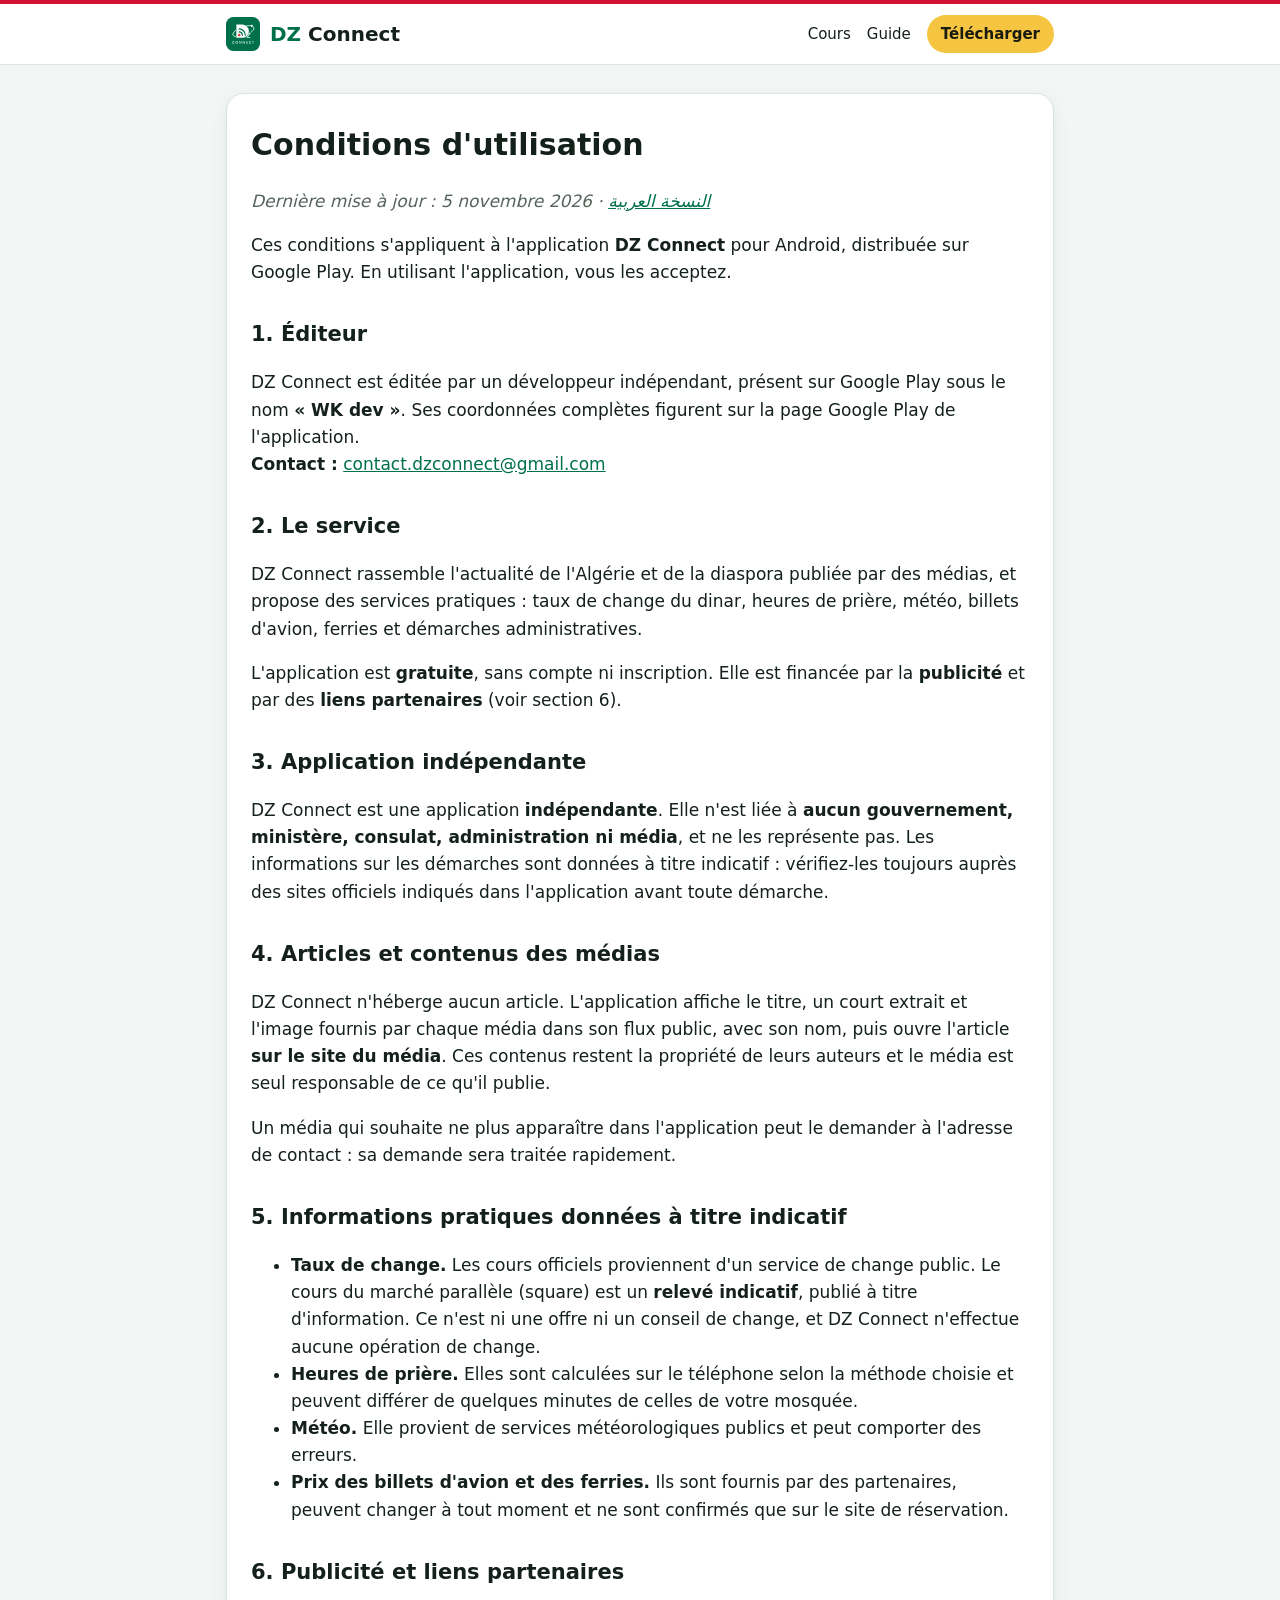
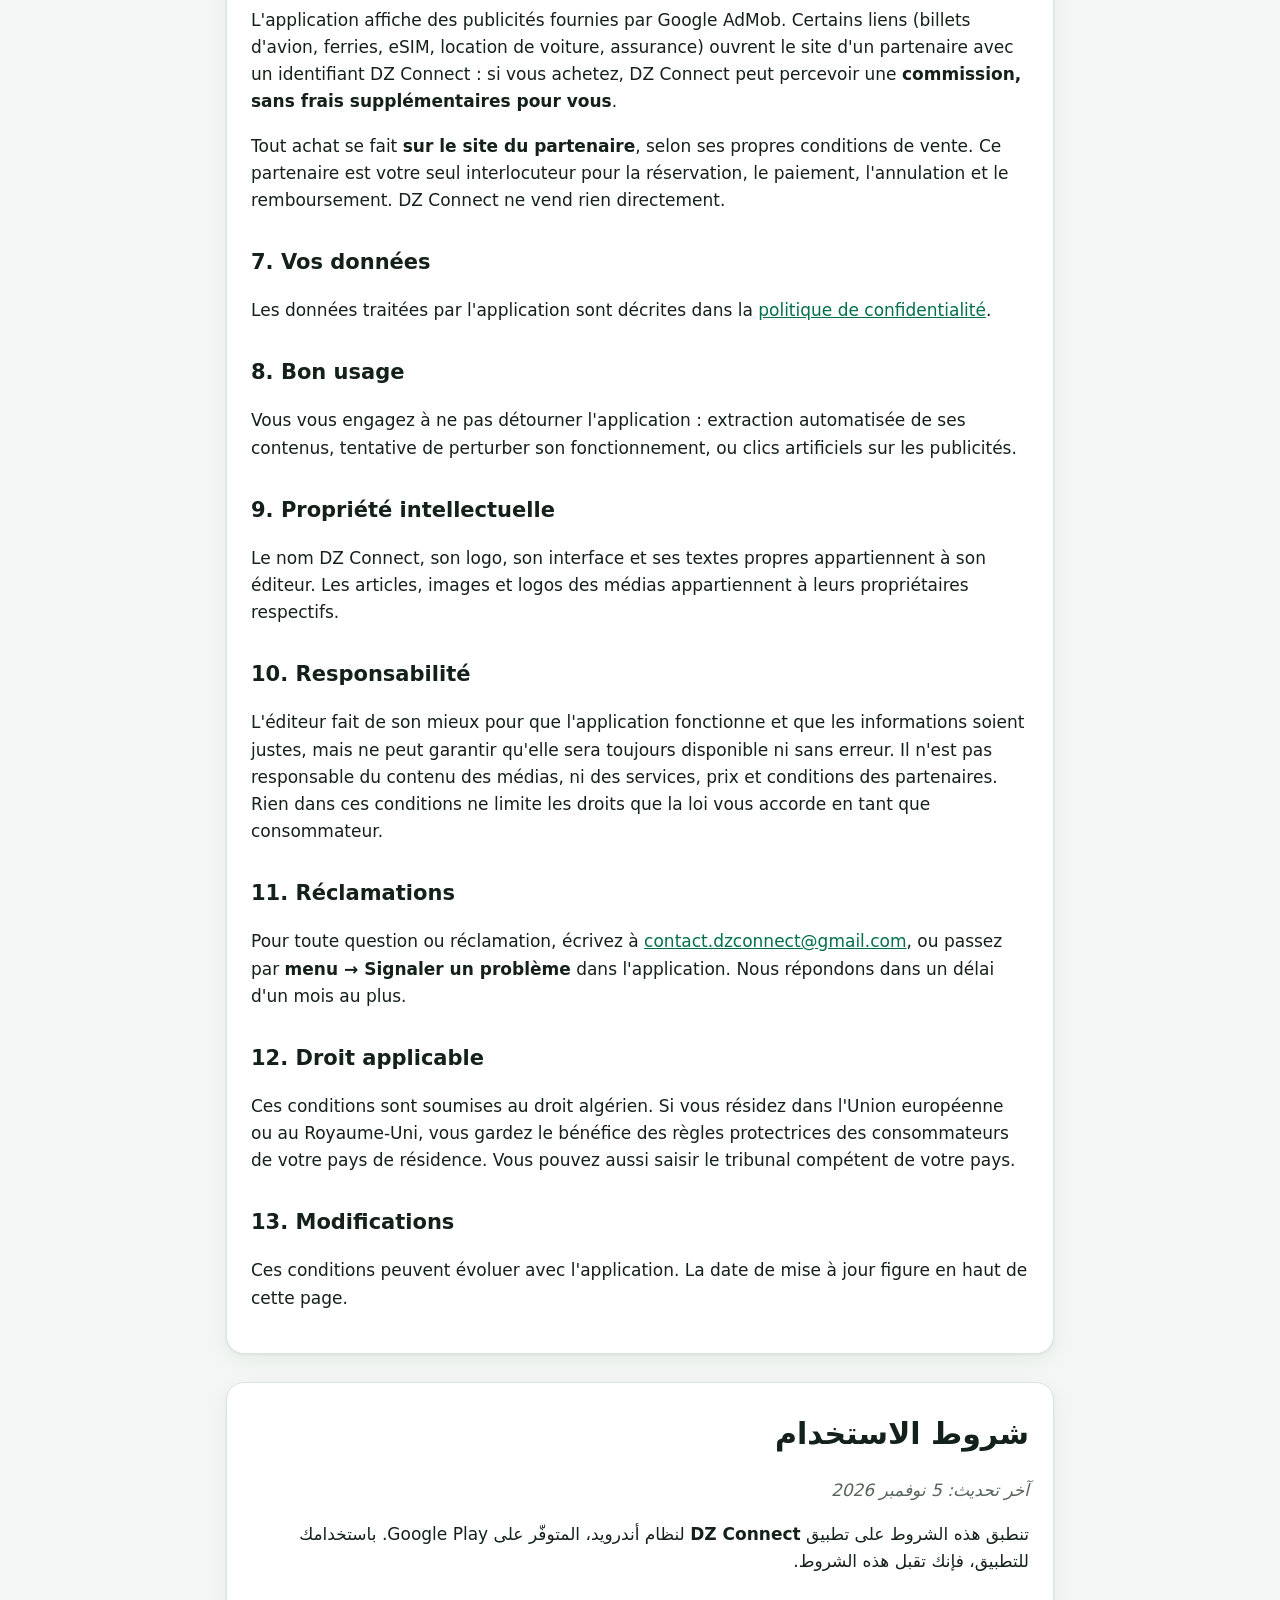
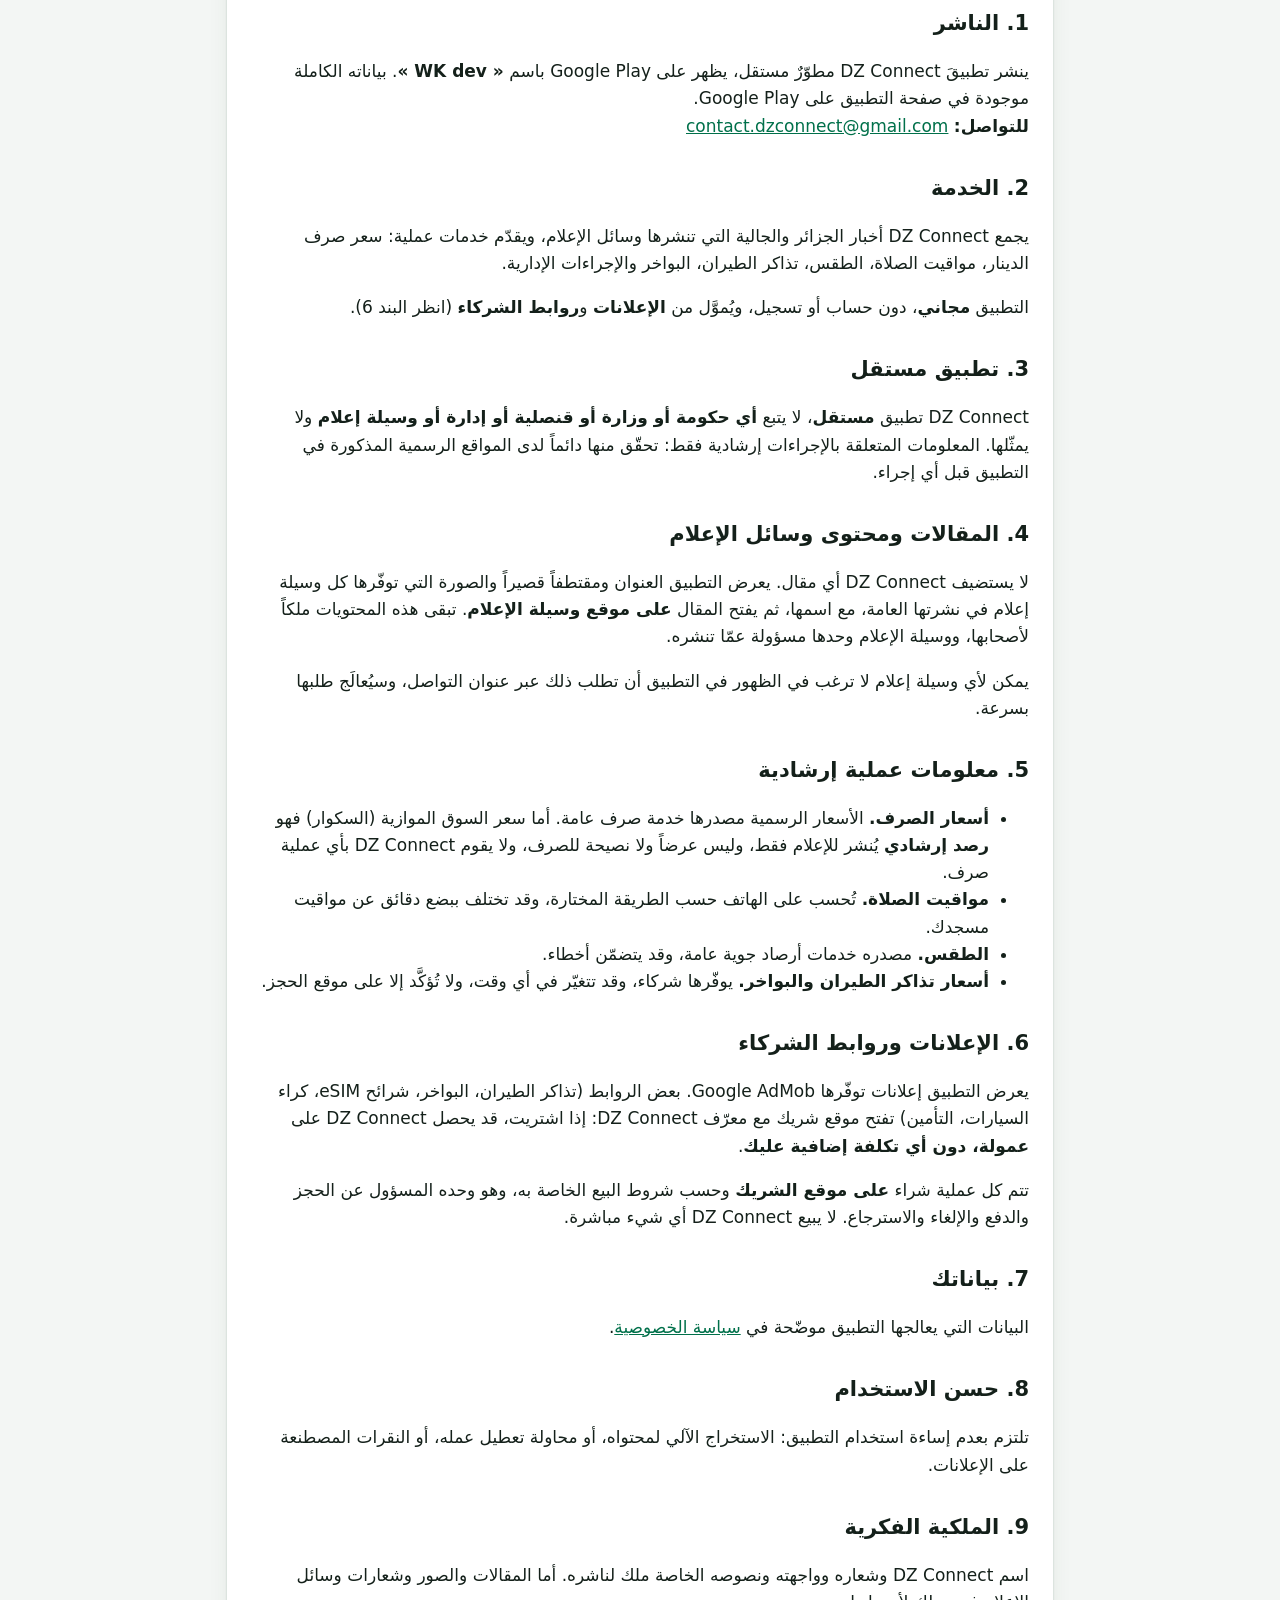
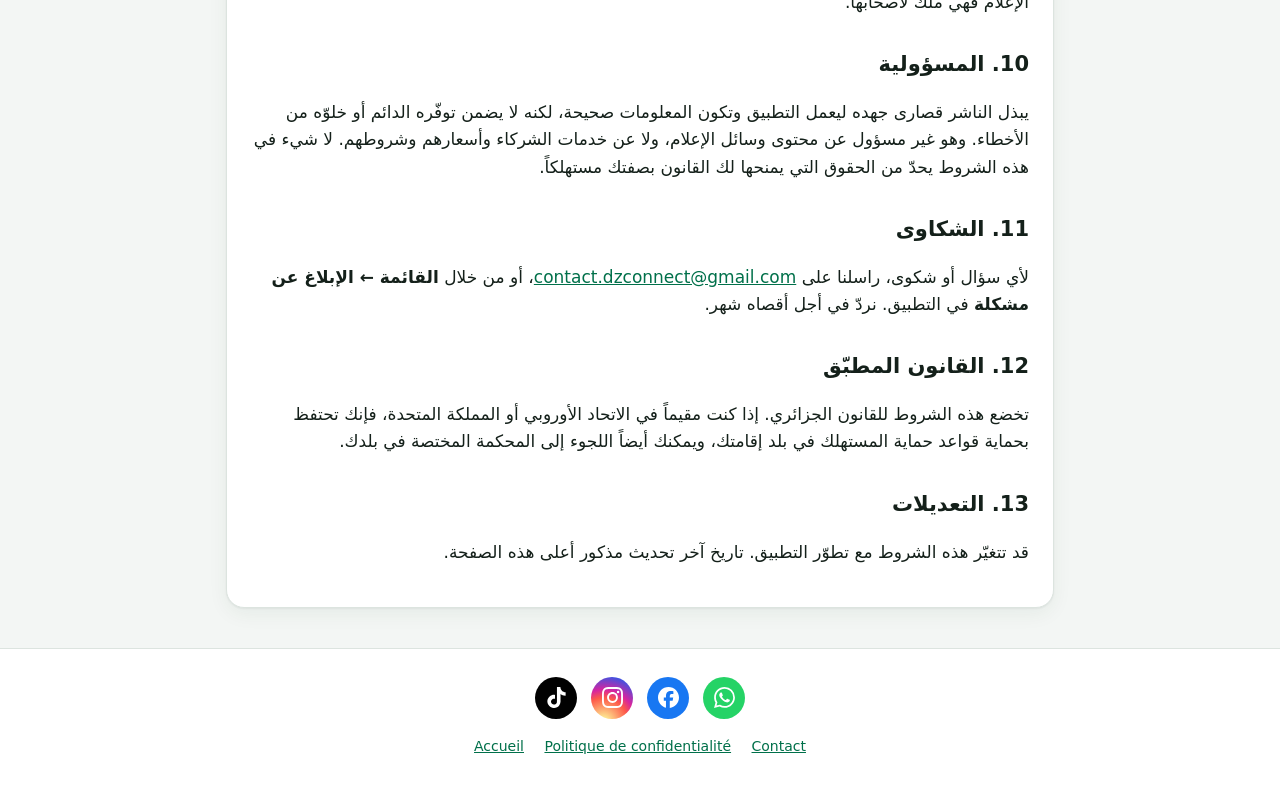
==== commit 652b95f4: "Add files via upload" ====
--- a/conditions.html
+++ b/conditions.html
@@ -136,10 +136,10 @@
   <footer>
     <div class="wrap">
       <div class="social">
-        <a href="https://www.tiktok.com/@dzconnect.app" aria-label="TikTok"><svg><use href="img/reseaux.svg#tiktok"/></svg></a>
-        <a href="https://www.instagram.com/dzconnect.app/" aria-label="Instagram"><svg><use href="img/reseaux.svg#instagram"/></svg></a>
-        <a href="https://www.facebook.com/profile.php?id=61595925599903" aria-label="Facebook"><svg><use href="img/reseaux.svg#facebook"/></svg></a>
-        <a href="https://whatsapp.com/channel/0029VbDgWKNFCCoMbUskVl0R" aria-label="Chaîne WhatsApp"><svg><use href="img/reseaux.svg#whatsapp"/></svg></a>
+        <a class="net-tiktok" href="https://www.tiktok.com/@dzconnect.app" aria-label="TikTok"><svg><use href="img/reseaux.svg#tiktok"/></svg></a>
+        <a class="net-instagram" href="https://www.instagram.com/dzconnect.app/" aria-label="Instagram"><svg><use href="img/reseaux.svg#instagram"/></svg></a>
+        <a class="net-facebook" href="https://www.facebook.com/profile.php?id=61595925599903" aria-label="Facebook"><svg><use href="img/reseaux.svg#facebook"/></svg></a>
+        <a class="net-whatsapp" href="https://whatsapp.com/channel/0029VbDgWKNFCCoMbUskVl0R" aria-label="Chaîne WhatsApp"><svg><use href="img/reseaux.svg#whatsapp"/></svg></a>
       </div>
       <a href="./">Accueil</a>
       <a href="confidentialite.html">Politique de confidentialité</a>
--- a/style.css
+++ b/style.css
@@ -1,142 +1,169 @@
-/* Couleurs de l'application (DzTheme.kt) : vert algérien, fond clair, mode sombre automatique. */
-:root {
-  --green: #00704A;
-  --mint: #CDEFD9;
-  --bg: #F6F8F6;
-  --surface: #FFFFFF;
-  --text: #17201B;
-  --muted: #55625A;
-  --border: #DCE3DE;
-  --todo: #FFF3C4;
-}
-@media (prefers-color-scheme: dark) {
-  :root {
-    --green: #6FD6A4;
-    --mint: #1E3A2C;
-    --bg: #0F1512;
-    --surface: #171D1A;
-    --text: #E3EAE5;
-    --muted: #A5B2AA;
-    --border: #2C3631;
-    --todo: #4A4220;
-  }
-}
-
-* { box-sizing: border-box; }
-body {
-  margin: 0;
-  background: var(--bg);
-  color: var(--text);
-  font: 17px/1.6 system-ui, -apple-system, "Segoe UI", Roboto, sans-serif;
-}
-a { color: var(--green); }
-.wrap { max-width: 760px; margin: 0 auto; padding: 0 16px; }
-
-header { border-bottom: 1px solid var(--border); background: var(--surface); }
-header .wrap { display: flex; align-items: center; gap: 12px; height: 64px; }
-header img { width: 36px; height: 36px; }
-header .name { font-weight: 800; font-size: 20px; color: var(--text); text-decoration: none; }
-header .name span { color: var(--green); }
-header nav { margin-left: auto; display: flex; gap: 16px; font-size: 15px; }
-header nav a { text-decoration: none; }
-
-.hero { text-align: center; padding: 56px 0 40px; }
-.hero img { width: 112px; height: 112px; }
-.hero h1 { font-size: 34px; line-height: 1.2; margin: 20px 0 8px; }
-.hero p { color: var(--muted); font-size: 19px; margin: 0 auto; max-width: 560px; }
-.button {
-  display: inline-block; margin-top: 28px; padding: 12px 28px; border-radius: 999px;
-  background: var(--green); color: #fff; font-weight: 700; text-decoration: none;
-}
-@media (prefers-color-scheme: dark) { .button { color: #00391F; } }
-.soon { display: block; margin-top: 8px; color: var(--muted); font-size: 14px; }
-
-.cards { display: grid; grid-template-columns: repeat(auto-fit, minmax(200px, 1fr)); gap: 12px; margin: 8px 0 48px; }
-.card { background: var(--surface); border: 1px solid var(--border); border-radius: 16px; padding: 18px; }
-.card h2 { font-size: 17px; margin: 0 0 4px; }
-.card p { margin: 0; color: var(--muted); font-size: 15px; }
-
-article { background: var(--surface); border: 1px solid var(--border); border-radius: 16px; padding: 8px 24px 24px; margin: 32px 0; }
-article h1 { font-size: 28px; line-height: 1.25; }
-article h2 { font-size: 20px; margin-top: 32px; }
-.updated { color: var(--muted); font-style: italic; }
-table { width: 100%; border-collapse: collapse; font-size: 15px; display: block; overflow-x: auto; }
-th, td { border: 1px solid var(--border); padding: 8px 10px; text-align: left; vertical-align: top; }
-th { background: var(--mint); }
-hr { border: 0; border-top: 1px solid var(--border); margin: 24px 0; }
-.todo { background: var(--todo); padding: 0 4px; border-radius: 4px; }
-
-footer { border-top: 1px solid var(--border); padding: 24px 0 40px; color: var(--muted); font-size: 14px; text-align: center; }
-footer a { margin: 0 8px; }
-
-@media (max-width: 480px) {
-  header nav { gap: 12px; font-size: 14px; }
-  .hero h1 { font-size: 28px; }
-  article { padding: 4px 16px 16px; }
-}
-.store { display: inline-block; margin-top: 8px; }
-.store img { display: block; max-width: 100%; height: auto; }
-
-/* ------------------------------------------------ Ajouts : téléchargement, réseaux, cours, guide */
-header nav { align-items: center; }
-.nav-dl { background: var(--green); color: #fff !important; padding: 6px 14px; border-radius: 999px; font-weight: 700; }
-@media (prefers-color-scheme: dark) { .nav-dl { color: #00391F !important; } }
-nav a[aria-current="page"]:not(.nav-dl) { font-weight: 700; text-decoration: underline; }
-
-.button.big { font-size: 19px; padding: 16px 34px; }
-.hero .store { margin-top: 14px; }
-.hero .lead-dl { margin-top: 10px; font-size: 15px; }
-.notice { background: var(--todo); border-radius: 12px; padding: 12px 16px; margin: 20px auto 0; max-width: 560px; font-size: 15px; text-align: left; }
-.qr { margin-top: 24px; }
-.qr img { background: #fff; border-radius: 12px; padding: 6px; }
-.qr p { font-size: 15px !important; }
-.steps { margin-bottom: 24px; }
-.steps h2 { font-size: 19px; }
-.steps ol { margin: 8px 0 0; padding-left: 22px; }
-.steps li { margin-bottom: 10px; }
-.copy { display: inline-block; margin-top: 6px; font: inherit; font-size: 14px; padding: 4px 12px; border-radius: 999px; border: 1px solid var(--green); background: transparent; color: var(--green); cursor: pointer; }
-code { background: var(--mint); padding: 1px 6px; border-radius: 6px; font-size: 15px; word-break: break-all; }
-
-.social { display: flex; justify-content: center; gap: 14px; margin-bottom: 14px; }
-.social a { margin: 0; display: grid; place-items: center; width: 42px; height: 42px; border-radius: 50%; background: var(--mint); color: var(--green); }
-.social svg { width: 21px; height: 21px; }
-.follow { display: grid; grid-template-columns: repeat(auto-fit, minmax(150px, 1fr)); gap: 12px; margin: 8px 0 48px; }
-.follow a { display: flex; align-items: center; gap: 12px; text-decoration: none; color: var(--text); font-weight: 700; }
-.follow a small { display: block; font-weight: 400; color: var(--muted); font-size: 13px; }
-.follow svg { width: 26px; height: 26px; color: var(--green); flex: none; }
-
-h2.section { font-size: 22px; margin: 8px 0 12px; }
-.gallery { display: flex; gap: 12px; overflow-x: auto; scroll-snap-type: x mandatory; padding-bottom: 8px; margin-bottom: 40px; }
-.gallery img { flex: none; width: 260px; height: 260px; border-radius: 16px; scroll-snap-align: start; }
-
-.cta { text-align: center; background: var(--mint); border-radius: 16px; padding: 24px 18px; margin: 0 0 48px; }
-.cta h2 { margin: 0 0 6px; font-size: 21px; }
-.cta p { margin: 0; color: var(--muted); }
-.cta .button { margin-top: 16px; }
-
-/* Cours du jour */
-.rates { width: 100%; display: table; font-size: 17px; }
-.rates td, .rates th { text-align: right; }
-.rates td:first-child, .rates th:first-child { text-align: left; }
-.rates .num { font-weight: 700; font-variant-numeric: tabular-nums; white-space: nowrap; }
-.up, .down { font-weight: 700; white-space: nowrap; } .flat { color: var(--muted); white-space: nowrap; }
-.meta { color: var(--muted); font-size: 14px; margin: 8px 0 0; }
-.convert { display: flex; flex-wrap: wrap; gap: 8px; align-items: center; margin-top: 8px; }
-.convert input, .convert select { font: inherit; padding: 8px 10px; border-radius: 10px; border: 1px solid var(--border); background: var(--surface); color: var(--text); }
-.convert input { width: 120px; }
-.convert output { font-weight: 800; font-size: 20px; }
-.page-card { margin: 24px 0; }
-.page-card h1 { font-size: 28px; line-height: 1.25; margin: 8px 0; }
-.page-card h2 { font-size: 20px; margin-top: 28px; }
-details { border-top: 1px solid var(--border); padding: 10px 0; }
-details summary { cursor: pointer; font-weight: 700; }
-.src { font-size: 13px; color: var(--muted); }
-header .name { white-space: nowrap; }
-@media (max-width: 420px) {
+/* Couleurs de l'application (DzTheme.kt) et des visuels promo : vert algérien, jaune d'accent, mode sombre automatique. */
+:root {
+  --green: #00704A;          /* liens, titres verts */
+  --green-deep: #005C3C;
+  --on-green: #FFFFFF;
+  --hero-1: #00804F;          /* dégradé des bandeaux, comme les visuels promo */
+  --hero-2: #004D33;
+  --accent: #F5C542;          /* jaune des visuels promo */
+  --on-accent: #1B1A10;
+  --red: #D21034;
+  --mint: #D9F2E4;
+  --bg: #F3F6F4;
+  --surface: #FFFFFF;
+  --surface-2: #EEF3F0;
+  --text: #14201A;
+  --muted: #56645B;
+  --border: #DCE4DF;
+  --todo: #FFF3C4;
+  --sell: #FBE0E0;            /* puce « Vente » comme dans l'appli */
+  --sell-text: #6B0F12;
+  --shadow: 0 1px 2px rgba(0,0,0,.05), 0 6px 20px rgba(0,60,35,.06);
+}
+@media (prefers-color-scheme: dark) {
+  :root {
+    --green: #5FD39B;
+    --green-deep: #2BB673;
+    --on-green: #04140C;
+    --hero-1: #0E4A31;
+    --hero-2: #072519;
+    --accent: #F5C542;
+    --on-accent: #1B1A10;
+    --mint: #173A2A;
+    --bg: #0A130F;
+    --surface: #111D17;
+    --surface-2: #17271F;
+    --text: #E7EFEA;
+    --muted: #A2B4A9;
+    --border: #22352B;
+    --todo: #3D3618;
+    --sell: #4A1D21;
+    --sell-text: #FFD9DB;
+    --shadow: 0 1px 2px rgba(0,0,0,.4);
+  }
+}
+
+* { box-sizing: border-box; }
+html { -webkit-text-size-adjust: 100%; }
+body {
+  margin: 0;
+  background: var(--bg);
+  color: var(--text);
+  font: 17px/1.6 system-ui, -apple-system, "Segoe UI", Roboto, sans-serif;
+}
+a { color: var(--green); }
+img { max-width: 100%; }
+.wrap { max-width: 860px; margin: 0 auto; padding: 0 16px; }
+
+/* ------------------------------------------------ En-tête */
+header { position: sticky; top: 0; z-index: 10; border-top: 4px solid var(--red); border-bottom: 1px solid var(--border); background: var(--surface); }
+header .wrap { display: flex; align-items: center; gap: 10px; height: 60px; }
+header img { width: 34px; height: 34px; }
+header .name { font-weight: 800; font-size: 20px; color: var(--text); text-decoration: none; white-space: nowrap; }
+header .name span { color: var(--green); }
+header nav { margin-left: auto; display: flex; align-items: center; gap: 16px; font-size: 15px; }
+header nav a { text-decoration: none; color: var(--text); }
+header nav a[aria-current="page"]:not(.nav-dl) { color: var(--green); font-weight: 700; }
+.nav-dl { background: var(--accent); color: var(--on-accent) !important; padding: 7px 14px; border-radius: 999px; font-weight: 700; }
+
+/* ------------------------------------------------ Bandeau vert (accueil, téléchargement) */
+.hero {
+  text-align: center; color: #fff;
+  background: radial-gradient(120% 90% at 50% 0%, var(--hero-1) 0%, var(--hero-2) 100%);
+  padding: 48px 16px 44px;
+}
+.hero .logo { width: 96px; height: 96px; border-radius: 24px; box-shadow: 0 10px 30px rgba(0,0,0,.3); }
+.hero h1 { font-size: 36px; line-height: 1.15; margin: 20px auto 10px; max-width: 640px; }
+.hero h1 em { font-style: normal; color: var(--accent); }
+.hero p { color: #D5EDE0; font-size: 18px; margin: 0 auto; max-width: 580px; }
+.hero a:not(.button) { color: #fff; }
+.hero .lead-dl { margin-top: 16px; font-size: 15px; }
+
+/* Bouton et badge Google Play : même hauteur et même largeur. */
+.store-row { display: flex; flex-wrap: wrap; justify-content: center; gap: 12px; margin-top: 28px; }
+.button, .store {
+  display: inline-flex; align-items: center; justify-content: center;
+  height: 58px; width: 196px; border-radius: 10px; text-decoration: none;
+}
+.button { background: var(--accent); color: var(--on-accent); font-weight: 800; font-size: 17px; padding: 0 12px; line-height: 1.15; }
+.button:hover { filter: brightness(1.05); }
+.store img { display: block; height: 58px; width: 196px; }
+.button.green { background: var(--green-deep); color: #fff; }
+@media (prefers-color-scheme: dark) { .button.green { color: var(--on-green); } }
+
+.notice { background: var(--todo); color: var(--text); border-radius: 12px; padding: 12px 16px; margin: 20px auto 0; max-width: 560px; font-size: 15px; text-align: left; }
+.notice a { color: var(--green); }
+.qr { margin-top: 24px; }
+.qr img { background: #fff; border-radius: 12px; padding: 6px; }
+.qr p { font-size: 15px !important; }
+
+/* ------------------------------------------------ Blocs */
+main { padding-bottom: 8px; }
+h2.section { font-size: 23px; margin: 40px 0 14px; }
+.cards { display: grid; grid-template-columns: repeat(auto-fit, minmax(220px, 1fr)); gap: 12px; margin: 28px 0 8px; }
+.card { background: var(--surface); border: 1px solid var(--border); border-radius: 16px; padding: 18px; box-shadow: var(--shadow); }
+.card h2 { font-size: 17px; margin: 0 0 4px; }
+.card p { margin: 0; color: var(--muted); font-size: 15px; }
+.card .ico { display: grid; place-items: center; width: 40px; height: 40px; border-radius: 12px; background: var(--mint); font-size: 21px; margin-bottom: 10px; }
+
+.gallery { display: flex; gap: 14px; overflow-x: auto; scroll-snap-type: x mandatory; padding: 4px 2px 12px; }
+.gallery img { flex: none; width: 216px; height: 384px; border-radius: 18px; scroll-snap-align: start; box-shadow: 0 8px 24px rgba(0,0,0,.18); }
+
+.cta { text-align: center; color: #fff; background: radial-gradient(120% 120% at 50% 0%, var(--hero-1), var(--hero-2)); border-radius: 18px; padding: 28px 18px; margin: 32px 0; }
+.cta h2 { margin: 0 0 6px; font-size: 22px; }
+.cta p { margin: 0 auto; color: #D5EDE0; max-width: 560px; }
+.cta a:not(.button) { color: var(--accent); }
+.cta .store-row { margin-top: 18px; }
+.links-row { display: grid; grid-template-columns: repeat(auto-fit, minmax(240px, 1fr)); gap: 12px; margin: 28px 0 0; }
+.links-row a { text-decoration: none; color: var(--text); }
+.links-row a h2 { color: var(--green); }
+
+/* Réseaux : pastilles aux couleurs de chaque réseau, logo blanc (comme dans l'appli). */
+.net-tiktok { background: #010101; }
+.net-instagram { background: radial-gradient(circle at 30% 107%, #FDF497 0%, #FDF497 5%, #FD5949 45%, #D6249F 60%, #285AEB 90%); }
+.net-facebook { background: #1877F2; }
+.net-whatsapp { background: #25D366; }
+@media (prefers-color-scheme: dark) { .net-tiktok { background: #000; box-shadow: inset 0 0 0 1px #3A3A3A; } }
+.social { display: flex; justify-content: center; gap: 14px; margin-bottom: 16px; }
+.social a { margin: 0; display: grid; place-items: center; width: 42px; height: 42px; border-radius: 50%; color: #fff; }
+.social svg, .follow .pill svg { width: 21px; height: 21px; }
+.follow { display: grid; grid-template-columns: repeat(auto-fit, minmax(170px, 1fr)); gap: 12px; }
+.follow a { display: flex; align-items: center; gap: 12px; text-decoration: none; color: var(--text); font-weight: 700; }
+.follow a small { display: block; font-weight: 400; color: var(--muted); font-size: 13px; }
+.follow .pill { flex: none; display: grid; place-items: center; width: 44px; height: 44px; border-radius: 50%; color: #fff; }
+
+/* ------------------------------------------------ Pages de texte (guide, confidentialité, conditions) */
+article { background: var(--surface); border: 1px solid var(--border); border-radius: 18px; padding: 8px 24px 24px; margin: 28px 0; box-shadow: var(--shadow); }
+article h1 { font-size: 30px; line-height: 1.2; }
+article h2 { font-size: 21px; margin-top: 32px; }
+.page-card h1 { margin: 16px 0 6px; }
+.updated { color: var(--muted); font-style: italic; }
+table { width: 100%; border-collapse: collapse; font-size: 15px; display: block; overflow-x: auto; }
+th, td { border: 1px solid var(--border); padding: 8px 10px; text-align: left; vertical-align: top; }
+th { background: var(--mint); }
+hr { border: 0; border-top: 1px solid var(--border); margin: 24px 0; }
+.todo { background: var(--todo); padding: 0 4px; border-radius: 4px; }
+code { background: var(--mint); padding: 1px 6px; border-radius: 6px; font-size: 15px; word-break: break-all; }
+details { border-top: 1px solid var(--border); padding: 12px 0; }
+details summary { cursor: pointer; font-weight: 700; }
+details p { color: var(--muted); margin: 8px 0 0; }
+.src { font-size: 13px; color: var(--muted); }
+.meta { color: var(--muted); font-size: 14px; margin: 6px 0 0; }
+.steps h2 { font-size: 19px; }
+.steps ol { margin: 8px 0 0; padding-left: 22px; }
+.steps li { margin-bottom: 10px; }
+.copy { display: inline-block; margin-top: 6px; font: inherit; font-size: 14px; padding: 4px 12px; border-radius: 999px; border: 1px solid var(--green); background: transparent; color: var(--green); cursor: pointer; }
+
+/* ------------------------------------------------ Pied de page */
+footer { border-top: 1px solid var(--border); background: var(--surface); padding: 28px 0 40px; margin-top: 40px; color: var(--muted); font-size: 14px; text-align: center; }
+footer a { margin: 0 8px; }
+
+@media (max-width: 480px) {
   header img { display: none; }
-  header nav { gap: 10px; }
+  header nav { gap: 12px; font-size: 14px; }
   .nav-dl { padding: 6px 12px; }
-  .rates { font-size: 15px; }
-  .rates th, .rates td { padding: 8px 6px; }
+  .hero { padding: 36px 16px 36px; }
+  .hero h1 { font-size: 29px; }
+  article { padding: 4px 16px 16px; }
+  .gallery img { width: 184px; height: 327px; }
 }
-.nowrap { white-space: nowrap; }
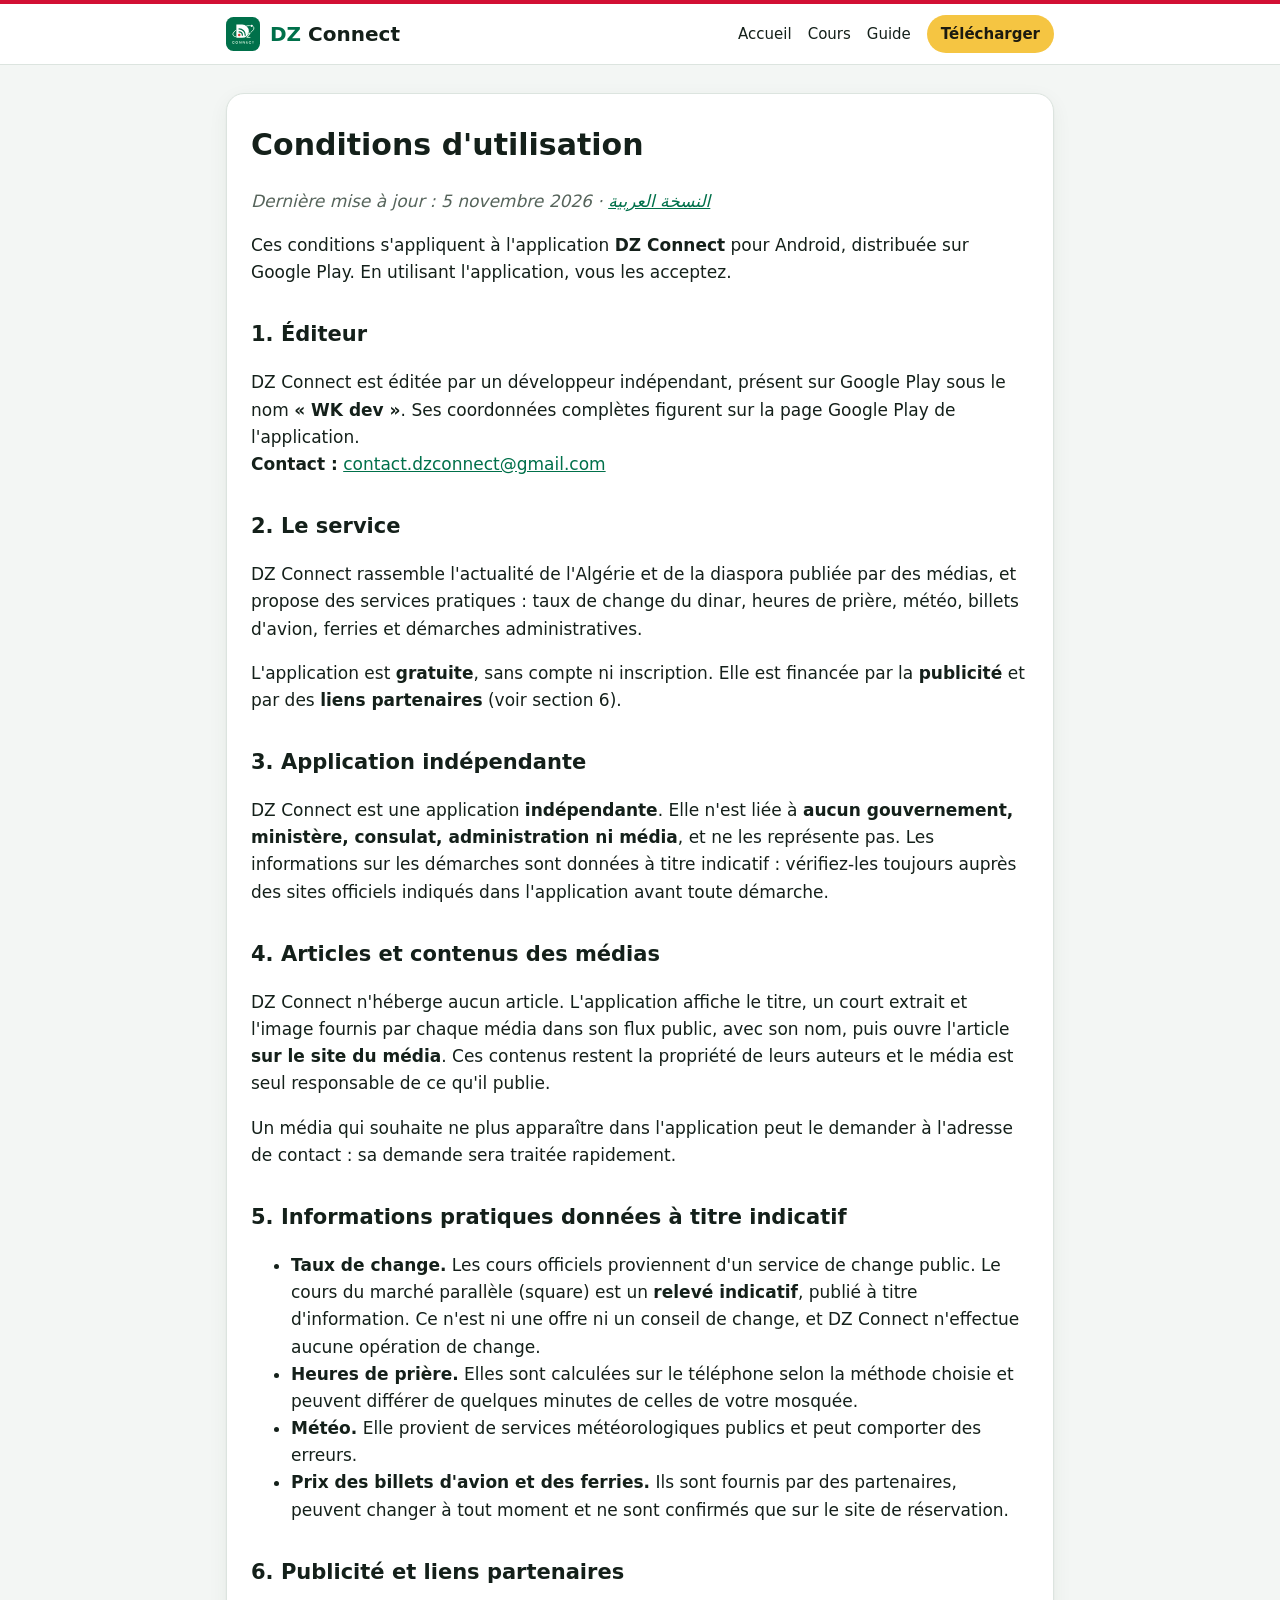
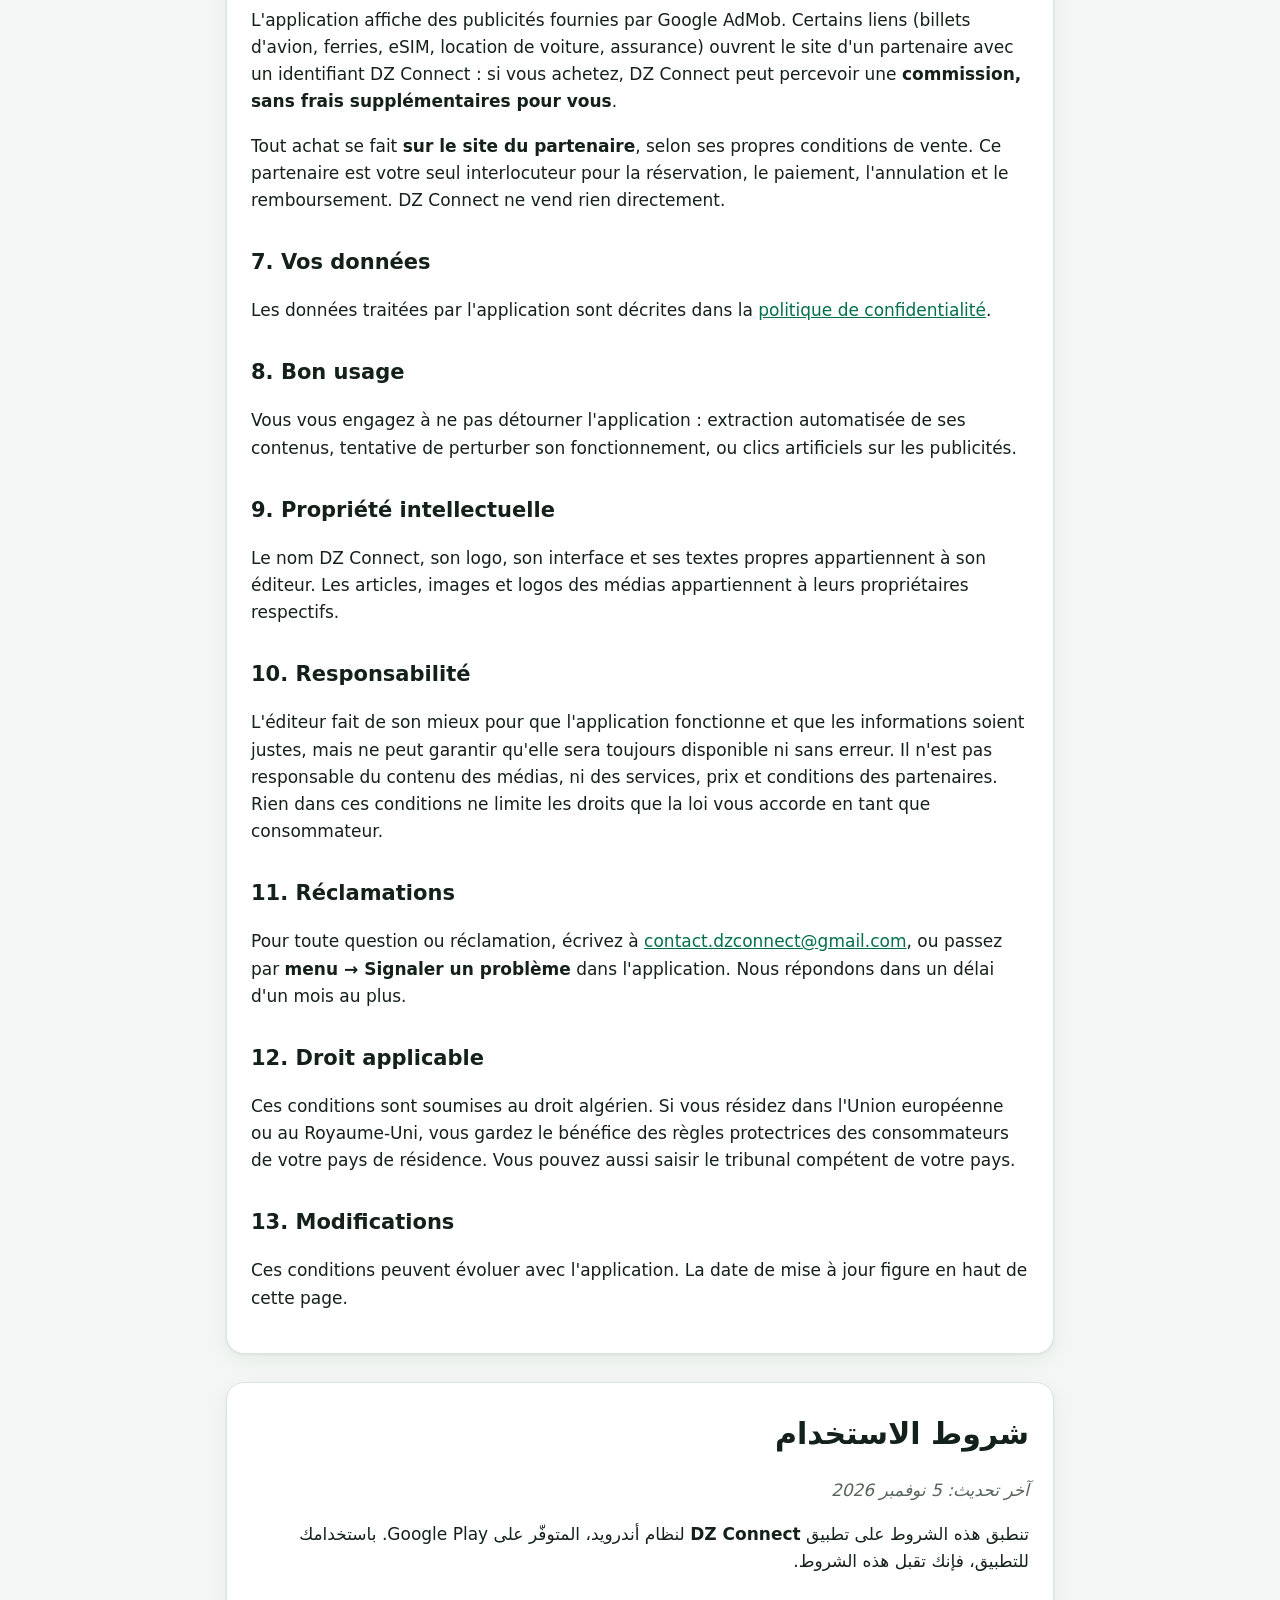
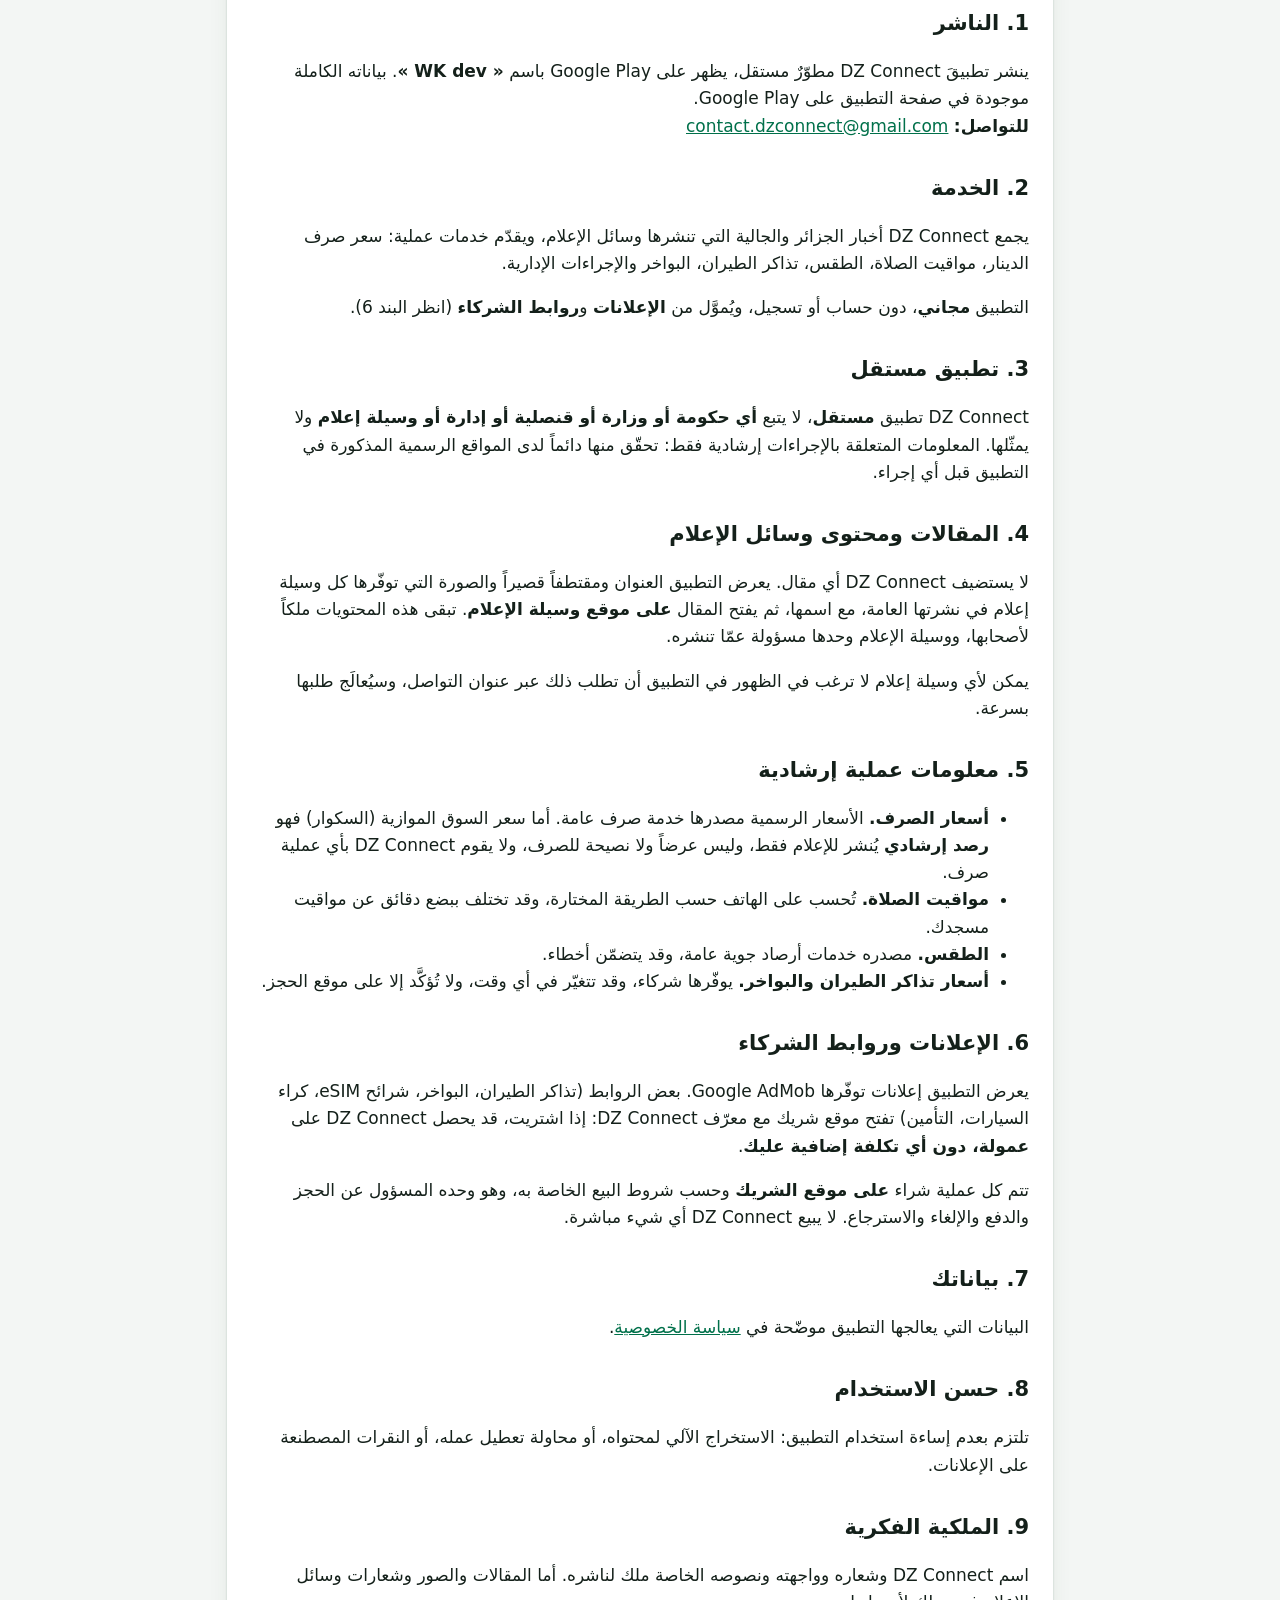
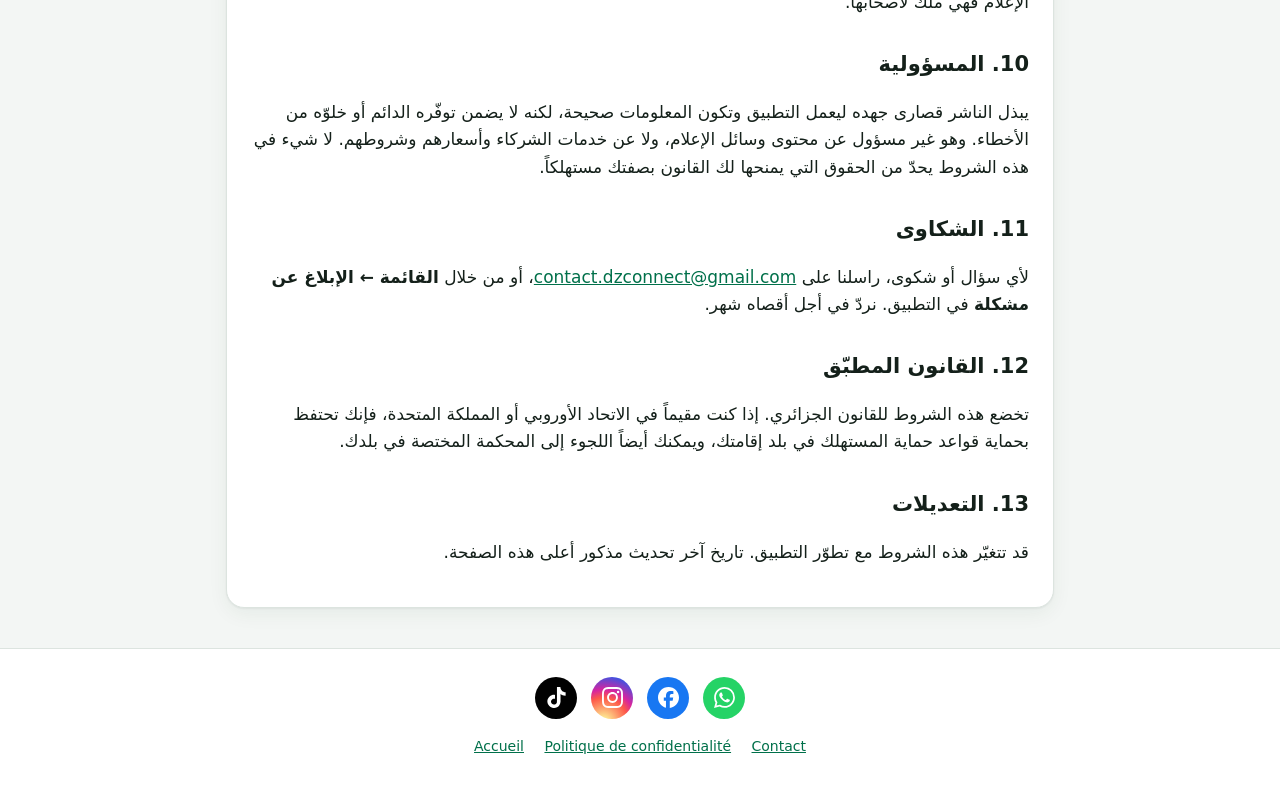
==== commit 9c6c299b: "Add files via upload" ====
--- a/conditions.html
+++ b/conditions.html
@@ -14,6 +14,7 @@
       <img src="icone.svg" alt="">
       <a class="name" href="./"><span>DZ</span> Connect</a>
       <nav>
+        <a href="./">Accueil</a>
         <a href="cours.html">Cours</a>
         <a href="guide.html">Guide</a>
         <a class="nav-dl" href="telecharger.html?src=site">Télécharger</a>
--- a/style.css
+++ b/style.css
@@ -167,3 +167,14 @@
   article { padding: 4px 16px 16px; }
   .gallery img { width: 184px; height: 327px; }
 }
+
+/* Menu : sur téléphone, l'icône remplace le nom pour laisser la place à « Accueil ». */
+h2.section.first { margin-top: 28px; }
+.follow { grid-template-columns: repeat(auto-fit, minmax(150px, 1fr)); }
+@media (max-width: 480px) {
+  header img { display: block; width: 32px; height: 32px; }
+  header .name { display: none; }
+  header nav { gap: 11px; }
+  .follow a { padding: 12px; gap: 10px; }
+  .follow .pill { width: 38px; height: 38px; }
+}
